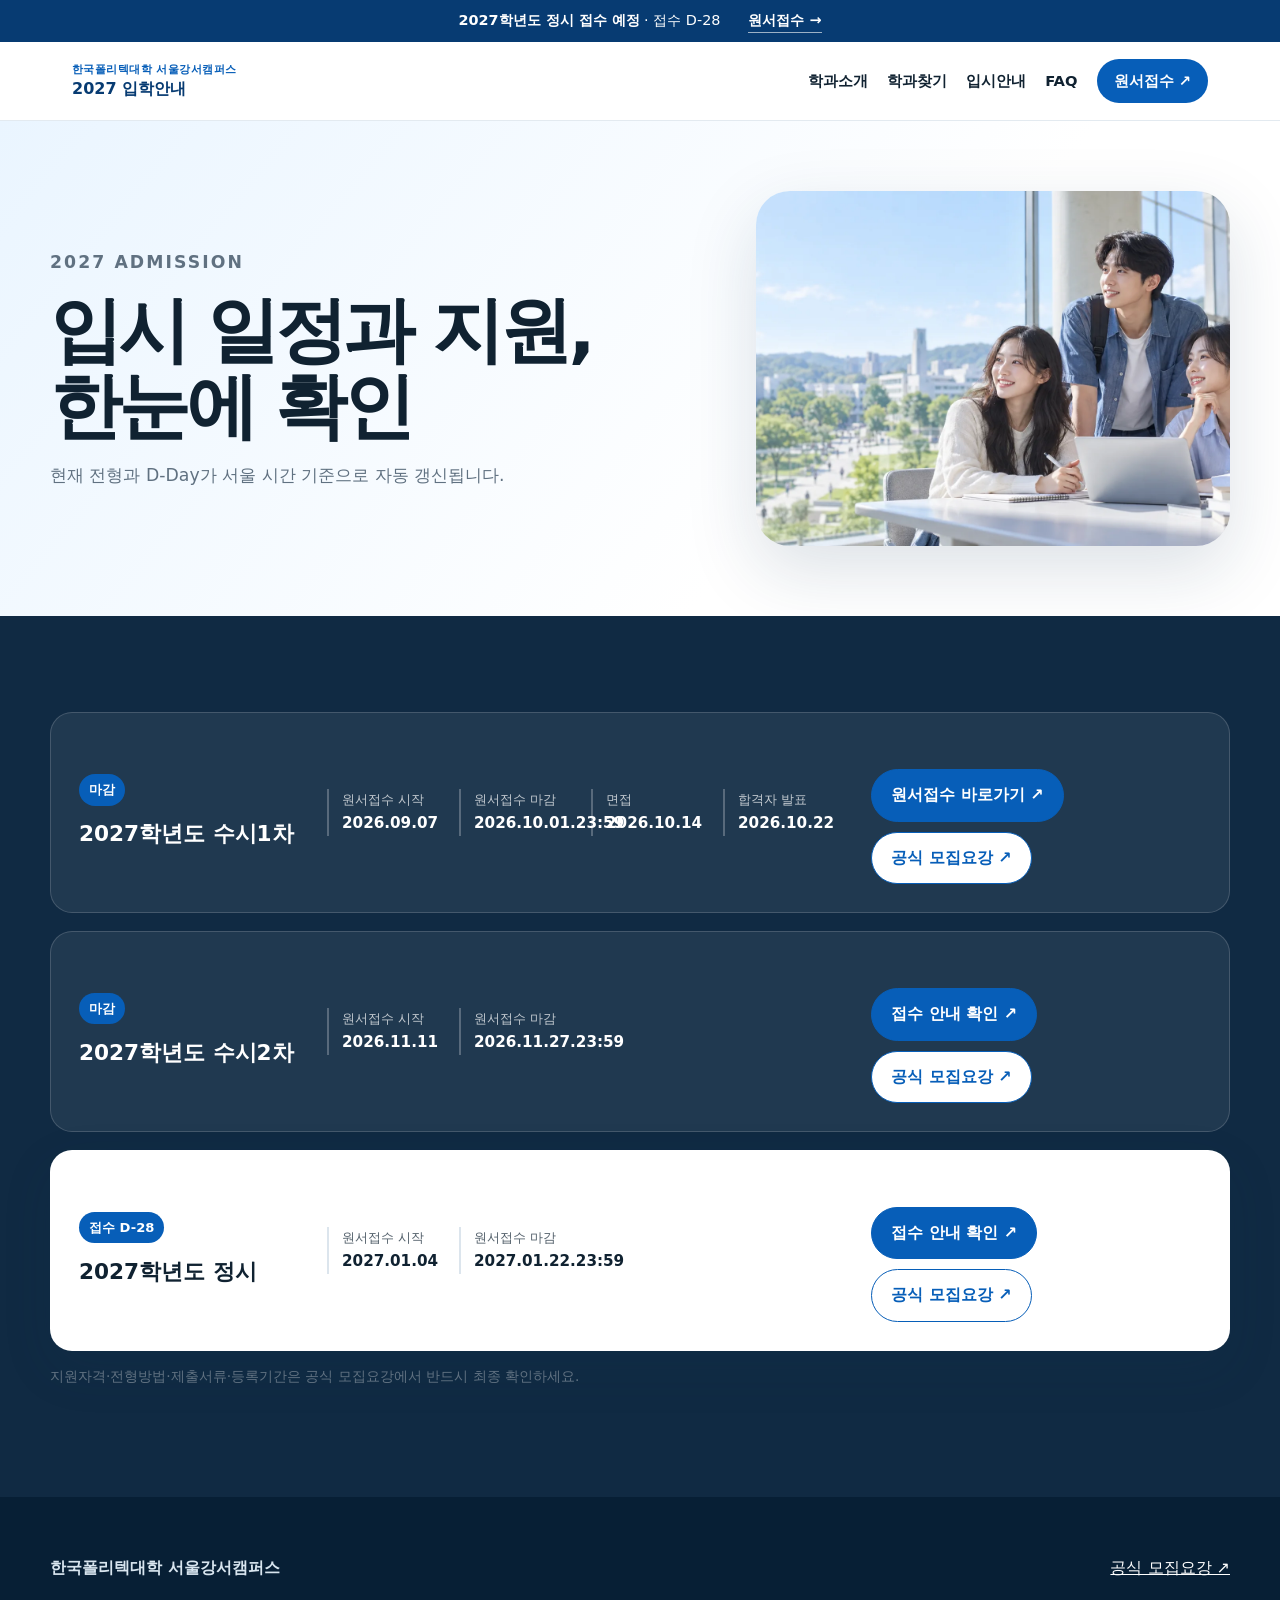
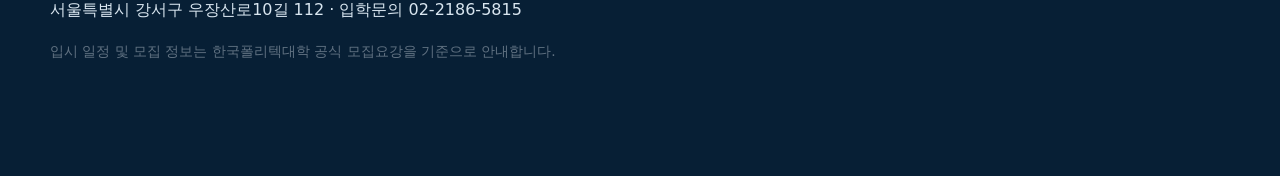
==== admission/index.html @ eb1f8134 "Redesign admissions hub and simplify department navigation" ====
<!doctype html><html lang="ko" data-root="../"><head><meta charset="utf-8"><meta name="viewport" content="width=device-width,initial-scale=1"><title>2027학년도 입시안내 | 서울강서캠퍼스</title><meta name="description" content="2027학년도 수시와 정시 일정, 현재 전형 상태, 원서접수와 공식 모집요강을 확인하세요."><link rel="canonical" href="https://ipsi.k-bigdata.kr/admission/"><link rel="stylesheet" href="../assets/css/reset.css"><link rel="stylesheet" href="../assets/css/common.css"><link rel="stylesheet" href="../assets/css/hub.css"><script defer src="../assets/js/common.js"></script></head><body><a class="skip" href="#main">본문 바로가기</a><div class="admission-alert"><div class="container"><span><strong data-round>2027학년도 입시 일정</strong> · <span data-dday>일정 확인</span></span><a data-apply target="_blank" rel="noopener noreferrer">원서접수 →</a></div></div><header class="header"><nav class="nav" aria-label="주요 메뉴"><a class="brand" href="../"><small>한국폴리텍대학 서울강서캠퍼스</small>2027 입학안내</a><button class="menu" aria-label="메뉴 열기" aria-expanded="false">☰</button><div class="links"><a href="../departments/">학과소개</a><a href="../find/">학과찾기</a><a href="../admission/">입시안내</a><a href="../faq/">FAQ</a><a class="nav-cta" data-apply target="_blank" rel="noopener noreferrer">원서접수 ↗</a></div></nav></header><main id="main"><header class="page-hero"><div class="container page-hero-inner"><div><p class="eyebrow">2027 admission</p><h1>입시 일정과 지원,<br>한눈에 확인</h1><p>현재 전형과 D-Day가 서울 시간 기준으로 자동 갱신됩니다.</p></div><div class="page-hero-visual"><img src="../assets/images/banner-apply-cta.webp" width="1600" height="900" alt="새로운 시작을 준비하는 학생들을 표현한 AI 생성 홍보 이미지"></div></div></header><section class="section schedule-band"><div class="container"><div class="schedule-stack" data-admission-schedule></div><p class="source">지원자격·전형방법·제출서류·등록기간은 공식 모집요강에서 반드시 최종 확인하세요.</p></div></section></main><footer class="footer"><div class="container footer-grid"><div><strong>한국폴리텍대학 서울강서캠퍼스</strong><p>서울특별시 강서구 우장산로10길 112 · 입학문의 02-2186-5815</p><p class="source">입시 일정 및 모집 정보는 한국폴리텍대학 공식 모집요강을 기준으로 안내합니다.</p></div><a data-guide target="_blank" rel="noopener noreferrer">공식 모집요강 ↗</a></div></footer><nav class="mobile-nav" aria-label="모바일 바로가기"><a href="../departments/">학과</a><a href="../find/">학과찾기</a><a href="../admission/">입시안내</a><a data-apply target="_blank" rel="noopener noreferrer">원서접수</a></nav></body></html>
---- assets/css/common.css ----
:root{--color-primary:#075eb8;--color-primary-dark:#073b72;--color-accent:#13a4d9;--color-text:#102231;--color-muted:#607181;--color-bg:#f4f7fa;--color-surface:#fff;--color-line:#dce5ed;--radius-sm:12px;--radius-md:22px;--radius-lg:34px;--shadow-sm:0 10px 30px rgba(18,54,86,.08);--shadow-md:0 24px 70px rgba(18,54,86,.15);--container:1180px}*{box-sizing:border-box}html{scroll-behavior:smooth}body{margin:0;color:var(--color-text);background:#fff;font-family:Pretendard,'Noto Sans KR',system-ui,sans-serif;line-height:1.65}img{display:block;max-width:100%;height:auto}a{color:inherit}button,input,select{font:inherit}button,a.btn{min-height:48px}.skip{position:absolute;left:-9999px}.skip:focus{left:12px;top:12px;z-index:100;background:#fff;padding:12px}.container{width:min(var(--container),calc(100% - 44px));margin:auto}.notice{background:linear-gradient(90deg,var(--color-primary-dark),var(--color-primary));color:#fff;padding:9px 20px;text-align:center;font-size:.88rem}.header{position:sticky;top:0;z-index:40;background:rgba(255,255,255,.93);border-bottom:1px solid rgba(220,229,237,.8);backdrop-filter:blur(18px)}.nav{max-width:var(--container);margin:auto;min-height:78px;padding:0 22px;display:flex;align-items:center;gap:25px}.brand{text-decoration:none;font-weight:900;color:var(--color-primary-dark);line-height:1.08}.brand small{display:block;color:var(--color-primary);font-size:.69rem;letter-spacing:.04em;margin-bottom:4px}.links{display:flex;align-items:center;gap:19px;margin-left:auto}.links a{text-decoration:none;font-size:.92rem;font-weight:700}.links a:hover{color:var(--color-primary)}.nav-cta{padding:10px 17px;border-radius:999px;background:var(--color-primary);color:#fff!important}.menu{display:none;margin-left:auto;background:none;border:0;font-size:1.55rem}.hero{padding:54px 0 80px;background:radial-gradient(circle at 20% 10%,#e8f5ff,transparent 38%),linear-gradient(180deg,#f8fbff,#fff)}.hero-grid{display:grid;grid-template-columns:.88fr 1.12fr;gap:58px;align-items:center}.hero-copy{position:relative;z-index:2}.eyebrow{color:var(--color-primary);font-weight:850;font-size:.84rem;letter-spacing:.12em;text-transform:uppercase}.hero h1,.page-hero h1{font-size:clamp(2.65rem,5.6vw,5rem);line-height:1.05;letter-spacing:-.055em;margin:.24em 0}.lead{font-size:1.14rem;color:var(--color-muted);max-width:640px}.actions{display:flex;flex-wrap:wrap;gap:10px;margin-top:28px}.btn{display:inline-flex;align-items:center;justify-content:center;padding:12px 19px;border-radius:999px;text-decoration:none;border:1px solid var(--color-primary);font-weight:800;background:var(--color-primary);color:#fff;cursor:pointer;transition:.2s ease}.btn:hover{transform:translateY(-2px);box-shadow:0 10px 24px rgba(7,94,184,.22)}.btn.secondary{background:#fff;color:var(--color-primary)}.hero-visual{position:relative}.hero-visual>img{width:100%;aspect-ratio:16/10;object-fit:cover;border-radius:var(--radius-lg);box-shadow:var(--shadow-md)}.status-float,.status-card{position:absolute;left:-34px;bottom:28px;width:min(270px,75%);background:rgba(255,255,255,.95);padding:20px;border-radius:20px;box-shadow:var(--shadow-md);border:1px solid rgba(255,255,255,.7);backdrop-filter:blur(14px)}.status-float strong,.status-card strong{font-size:1.1rem;display:block}.dday{font-size:2rem;color:var(--color-primary);font-weight:950;line-height:1.15}.section{padding:96px 0}.section.alt{background:var(--color-bg)}.section-head{display:flex;justify-content:space-between;align-items:end;gap:24px;margin-bottom:34px}.section h2,.split h2{font-size:clamp(2rem,4vw,3.35rem);line-height:1.12;letter-spacing:-.04em;margin:.15em 0}.section-intro{color:var(--color-muted);max-width:640px;margin:0}.grid{display:grid;grid-template-columns:repeat(3,1fr);gap:22px}.dept-card,.card{background:#fff;border:1px solid var(--color-line);border-radius:var(--radius-md);overflow:hidden;box-shadow:var(--shadow-sm);transition:.25s ease}.dept-card:hover{transform:translateY(-7px);box-shadow:var(--shadow-md)}.dept-card-media{overflow:hidden}.dept-card img{width:100%;aspect-ratio:4/3;object-fit:cover;transition:.35s ease}.dept-card:hover img{transform:scale(1.035)}.dept-card-body,.card{padding:24px}.dept-card h3,.card h3{font-size:1.35rem;line-height:1.2;margin:8px 0}.tag{display:inline-flex;padding:5px 10px;border-radius:999px;background:#e8f4ff;color:var(--color-primary);font-size:.78rem;font-weight:800}.chips{display:flex;flex-wrap:wrap;gap:7px}.chip{background:#edf2f6;padding:5px 9px;border-radius:8px;font-size:.8rem}.text-link{font-weight:800;color:var(--color-primary);text-decoration:none}.split{display:grid;grid-template-columns:1fr 1fr;gap:64px;align-items:center}.split.reverse .split-media{order:2}.split-media img{width:100%;aspect-ratio:4/3;object-fit:cover;border-radius:var(--radius-lg);box-shadow:var(--shadow-md)}.feature-row{display:grid;grid-template-columns:repeat(4,1fr);gap:14px}.feature{padding:26px 22px;border-top:3px solid var(--color-primary);background:#fff}.feature b{display:block;font-size:2rem;color:var(--color-primary);line-height:1}.feature span{font-weight:800}.timeline,.steps{display:grid;grid-template-columns:repeat(5,1fr);position:relative;gap:10px}.timeline:before{content:'';position:absolute;top:24px;left:10%;right:10%;height:2px;background:#cddbe6}.timeline-step{position:relative;padding-top:58px}.timeline-step:before{content:attr(data-step);position:absolute;top:0;left:0;width:48px;height:48px;display:grid;place-items:center;border-radius:50%;background:#fff;border:2px solid var(--color-primary);color:var(--color-primary);font-weight:900;z-index:1}.timeline-step.active:before{background:var(--color-primary);color:#fff;box-shadow:0 0 0 8px #dfeeff}.timeline-step strong{display:block}.faq-preview{max-width:850px;margin:auto}.accordion{border-bottom:1px solid var(--color-line)}.accordion button{width:100%;padding:21px 4px;background:none;border:0;display:flex;justify-content:space-between;gap:20px;text-align:left;font-weight:800}.answer{padding:0 4px 22px;color:var(--color-muted)}.final-cta{position:relative;overflow:hidden;border-radius:var(--radius-lg);min-height:470px;display:grid;align-items:center;padding:64px;color:#fff}.final-cta>img{position:absolute;inset:0;width:100%;height:100%;object-fit:cover}.final-cta:after{content:'';position:absolute;inset:0;background:linear-gradient(90deg,rgba(3,35,67,.9),rgba(3,35,67,.56) 48%,rgba(3,35,67,.04) 82%)}.final-cta-copy{position:relative;z-index:1;max-width:580px}.final-cta h2{font-size:clamp(2.2rem,4.4vw,4rem);margin:.15em 0;line-height:1.08}.page-hero{padding:70px 0;background:linear-gradient(130deg,#eaf5ff,#fff 65%);overflow:hidden}.page-hero-inner{display:grid;grid-template-columns:1fr .72fr;gap:48px;align-items:center}.page-hero-visual img{width:100%;aspect-ratio:4/3;object-fit:cover;border-radius:var(--radius-lg);box-shadow:var(--shadow-md)}.page-hero p{color:var(--color-muted);font-size:1.08rem}.dept-hero{padding:48px 0 78px}.dept-hero-grid{display:grid;grid-template-columns:.8fr 1.2fr;gap:56px;align-items:center}.dept-hero img{width:100%;aspect-ratio:4/3;object-fit:cover;border-radius:var(--radius-lg);box-shadow:var(--shadow-md)}.dept-hero h1{font-size:clamp(2.5rem,5vw,4.8rem);line-height:1.05;letter-spacing:-.055em;margin:.2em 0}.content-grid{display:grid;grid-template-columns:repeat(3,1fr);gap:18px}.content-card{padding:28px;border:1px solid var(--color-line);border-radius:var(--radius-md);background:#fff}.content-card .num{font-size:.78rem;color:var(--color-primary);font-weight:900;letter-spacing:.1em}.dark-band{background:var(--color-primary-dark);color:#fff}.dark-band .section-intro{color:#c9d9e8}.facility{display:grid;grid-template-columns:1fr 1fr;gap:24px}.facility>div{background:#eaf4fc;border-radius:var(--radius-md);padding:34px}.compare-picker{display:grid;grid-template-columns:repeat(3,1fr);gap:12px}.compare-picker label{border:1px solid var(--color-line);border-radius:16px;padding:18px;background:#fff}.compare-wrap{overflow-x:auto}.compare-table{width:100%;border-collapse:separate;border-spacing:0;margin-top:24px;border:1px solid var(--color-line);border-radius:18px;overflow:hidden}.compare-table th,.compare-table td{border-bottom:1px solid var(--color-line);padding:15px;vertical-align:top}.compare-table th{background:#eaf4fc}.question{max-width:760px}.progress{height:9px;background:#e5ebf0;border-radius:99px;overflow:hidden}.progress span{display:block;height:100%;background:linear-gradient(90deg,var(--color-primary),var(--color-accent))}.option{display:block;width:100%;text-align:left;background:#fff;border:1px solid var(--color-line);border-radius:16px;padding:16px;margin:9px 0;cursor:pointer}.option:hover,.option:focus-visible{border-color:var(--color-primary);background:#eef7ff}.filters{display:flex;gap:8px;flex-wrap:wrap;margin:20px 0}.filter{border:1px solid var(--color-line);background:#fff;border-radius:999px;padding:10px 16px;cursor:pointer}.filter[aria-pressed=true]{background:var(--color-primary);color:#fff}.search{width:100%;max-width:650px;padding:15px 17px;border:1px solid var(--color-line);border-radius:15px}.empty{padding:34px;border:1px dashed #aab8c4;border-radius:18px;color:var(--color-muted);text-align:center;background:#fff}.round-list{display:grid;gap:14px}.round{display:grid;grid-template-columns:130px 1fr auto;gap:20px;align-items:center;padding:24px;border:1px solid var(--color-line);border-radius:18px;background:#fff}.source{font-size:.86rem;color:var(--color-muted)}.footer{background:#071f35;color:#d8e5ef;padding:58px 0 100px}.footer-grid{display:grid;grid-template-columns:1fr auto;gap:30px}.footer a{color:#fff}.mobile-nav{display:none}:focus-visible{outline:3px solid #ffbd3e;outline-offset:3px}
@media(max-width:920px){.links{display:none;position:absolute;top:78px;left:0;right:0;background:#fff;padding:20px 22px;flex-direction:column;align-items:stretch;border-bottom:1px solid var(--color-line);box-shadow:var(--shadow-sm)}.links.open{display:flex}.menu{display:block}.hero-grid,.page-hero-inner,.dept-hero-grid,.split{grid-template-columns:1fr}.hero-copy{order:1}.hero-visual{order:0}.status-float,.status-card{left:18px;bottom:18px}.grid,.content-grid{grid-template-columns:repeat(2,1fr)}.feature-row{grid-template-columns:repeat(2,1fr)}.timeline{grid-template-columns:1fr}.timeline:before{top:0;bottom:0;left:23px;right:auto;width:2px;height:auto}.timeline-step{padding:8px 0 22px 72px}.timeline-step:before{left:0}.split.reverse .split-media{order:0}.facility{grid-template-columns:1fr}.compare-picker{grid-template-columns:1fr}.footer-grid{grid-template-columns:1fr}.mobile-nav{display:grid;grid-template-columns:repeat(4,1fr);position:fixed;bottom:0;left:0;right:0;z-index:50;background:rgba(255,255,255,.96);border-top:1px solid var(--color-line);padding:7px;backdrop-filter:blur(14px)}.mobile-nav a{text-align:center;text-decoration:none;font-size:.75rem;font-weight:800;padding:8px 2px}.footer{padding-bottom:120px}}
@media(max-width:620px){.container{width:min(100% - 28px,var(--container))}.hero{padding:28px 0 62px}.hero h1,.page-hero h1{font-size:2.65rem}.page-hero{padding:40px 0}.dept-hero{padding:30px 0 56px}.dept-hero h1{font-size:2.5rem}.section{padding:68px 0}.section-head{display:block}.grid,.content-grid{grid-template-columns:1fr}.feature-row{grid-template-columns:1fr 1fr}.split{gap:30px}.final-cta{min-height:520px;padding:34px 24px;align-items:end}.final-cta:after{background:linear-gradient(0deg,rgba(3,35,67,.94),rgba(3,35,67,.12) 85%)}.actions .btn{width:100%}.round{grid-template-columns:1fr;gap:8px}.status-float,.status-card{position:relative;left:auto;bottom:auto;width:calc(100% - 24px);margin:-42px auto 0}.hero-visual>img{aspect-ratio:4/3}.feature{padding:20px 16px}}
@media(prefers-reduced-motion:reduce){*{scroll-behavior:auto!important;transition:none!important}}
---- assets/css/hub.css ----
:root{--primary:#075eb8;--primary-dark:#073b72;--navy:#102a43;--text:#102231;--muted:#607181;--bg:#f4f7fa;--surface:#fff;--border:#dce5ed;--radius:22px;--shadow:0 18px 50px rgba(18,54,86,.12);--container:1180px}
.admission-alert{background:var(--primary-dark);color:#fff;font-size:.9rem}
.admission-alert .container{min-height:42px;display:flex;align-items:center;justify-content:center;gap:28px}
.admission-alert a{font-weight:900;text-decoration:none;border-bottom:1px solid rgba(255,255,255,.6)}
.dept-card{display:block;color:inherit;text-decoration:none}
.dept-card-body{display:flex;flex-direction:column;align-items:flex-start;gap:10px}
.dept-card-body strong{font-size:1.35rem;line-height:1.25}
.dept-copy{color:var(--muted)}
.dept-card .text-link{margin-top:4px}
.feature-row.three{grid-template-columns:repeat(3,1fr)}
.feature h3{margin:.6rem 0 .25rem}
.schedule-band{background:var(--navy);color:#fff}
.schedule-band .section-intro{color:#cfdae5}
.schedule-stack{display:grid;gap:18px}
.admission-round{display:grid;grid-template-columns:220px 1fr auto;gap:28px;align-items:center;padding:28px;border:1px solid rgba(255,255,255,.16);border-radius:var(--radius);background:rgba(255,255,255,.07)}
.admission-round.is-active{background:#fff;color:var(--text);box-shadow:var(--shadow)}
.round-heading span{display:inline-flex;padding:5px 10px;border-radius:999px;background:var(--primary);color:#fff;font-size:.82rem;font-weight:900}
.round-heading h3{margin:.65rem 0 0;font-size:1.35rem}
.date-list{display:grid;grid-template-columns:repeat(4,minmax(120px,1fr));gap:12px}
.date-list div{padding-left:13px;border-left:2px solid rgba(255,255,255,.25)}
.is-active .date-list div{border-color:var(--border)}
.date-list small,.date-list strong{display:block}
.date-list small{opacity:.72}
.date-list strong{font-size:.95rem}
.compatibility{max-width:760px;margin:auto;text-align:center;padding:90px 0}
@media(max-width:920px){.admission-round{grid-template-columns:1fr}.date-list{grid-template-columns:repeat(2,1fr)}.feature-row.three{grid-template-columns:1fr}.admission-alert .container{justify-content:space-between}}
@media(max-width:620px){.admission-alert{font-size:.78rem}.admission-alert .container{width:calc(100% - 22px);gap:8px}.admission-alert [data-dday]{display:none}.date-list{grid-template-columns:1fr}.dept-card-body strong{font-size:1.25rem}}
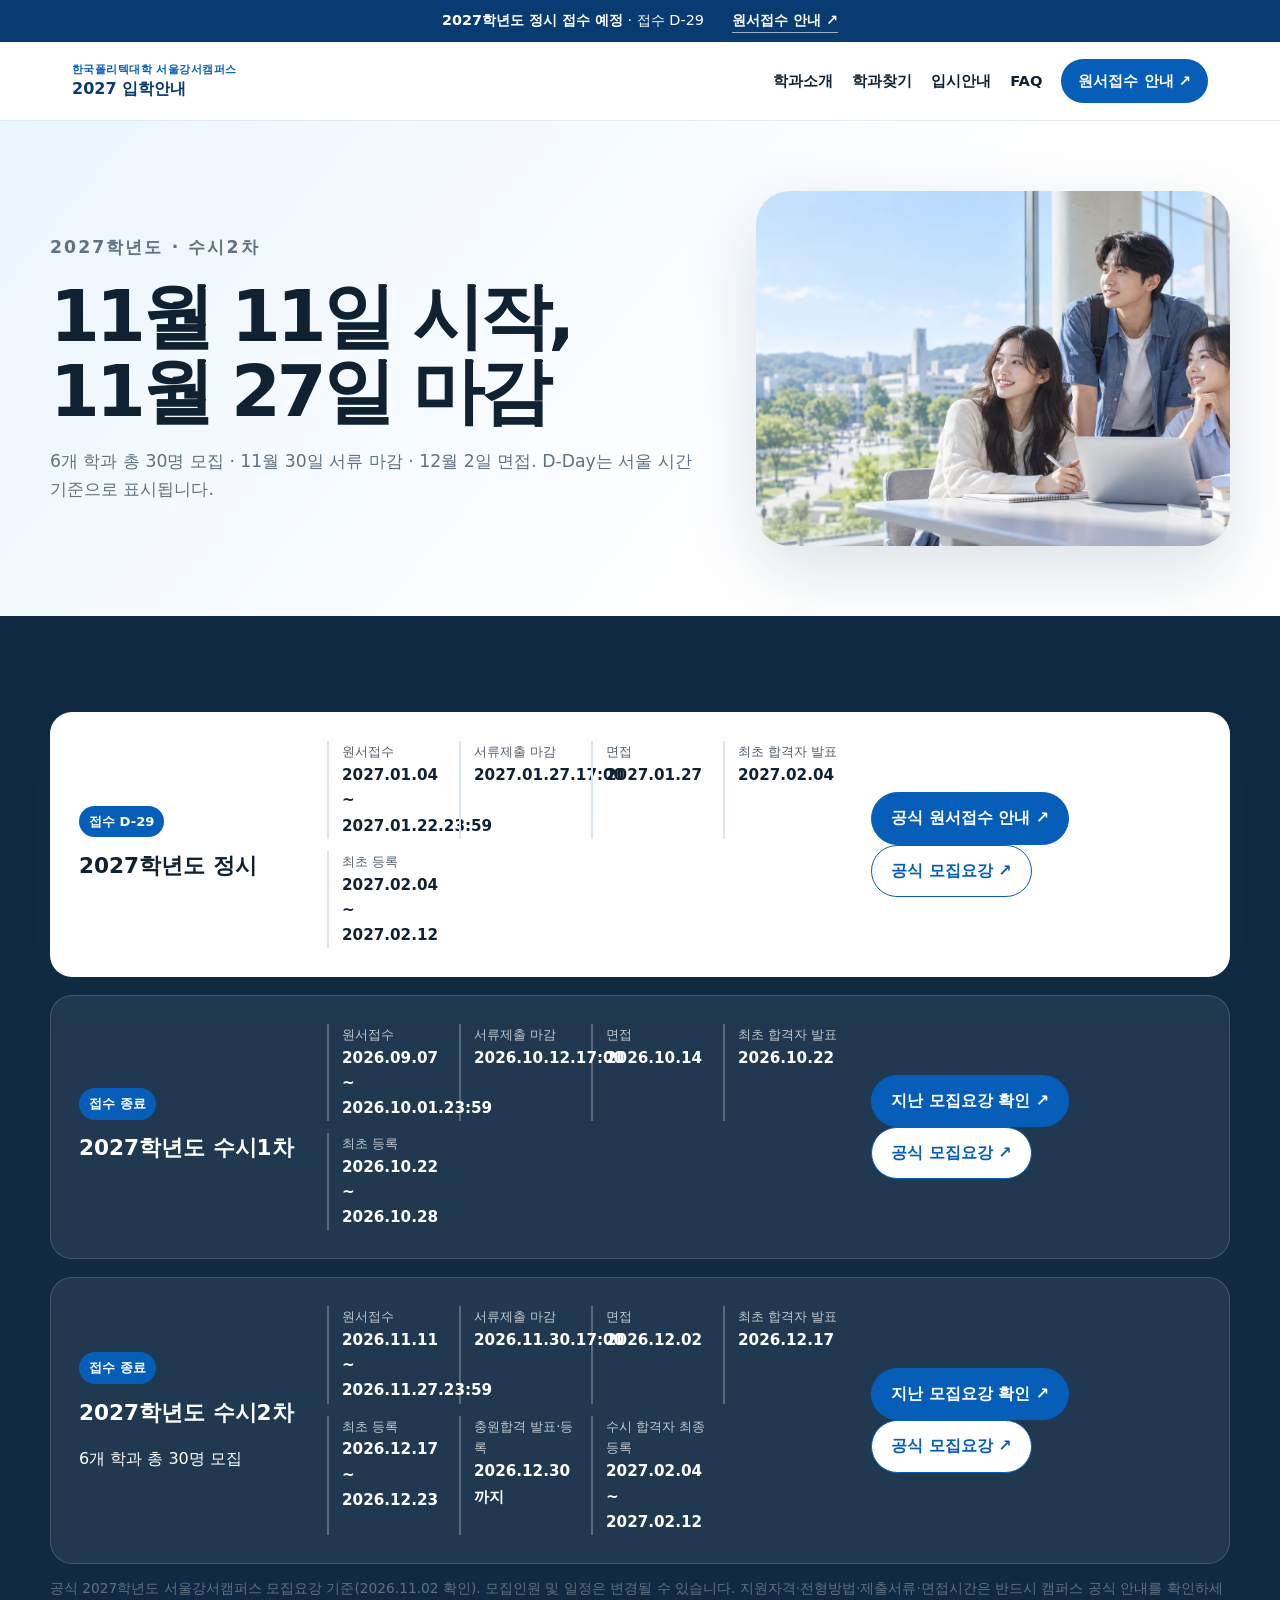
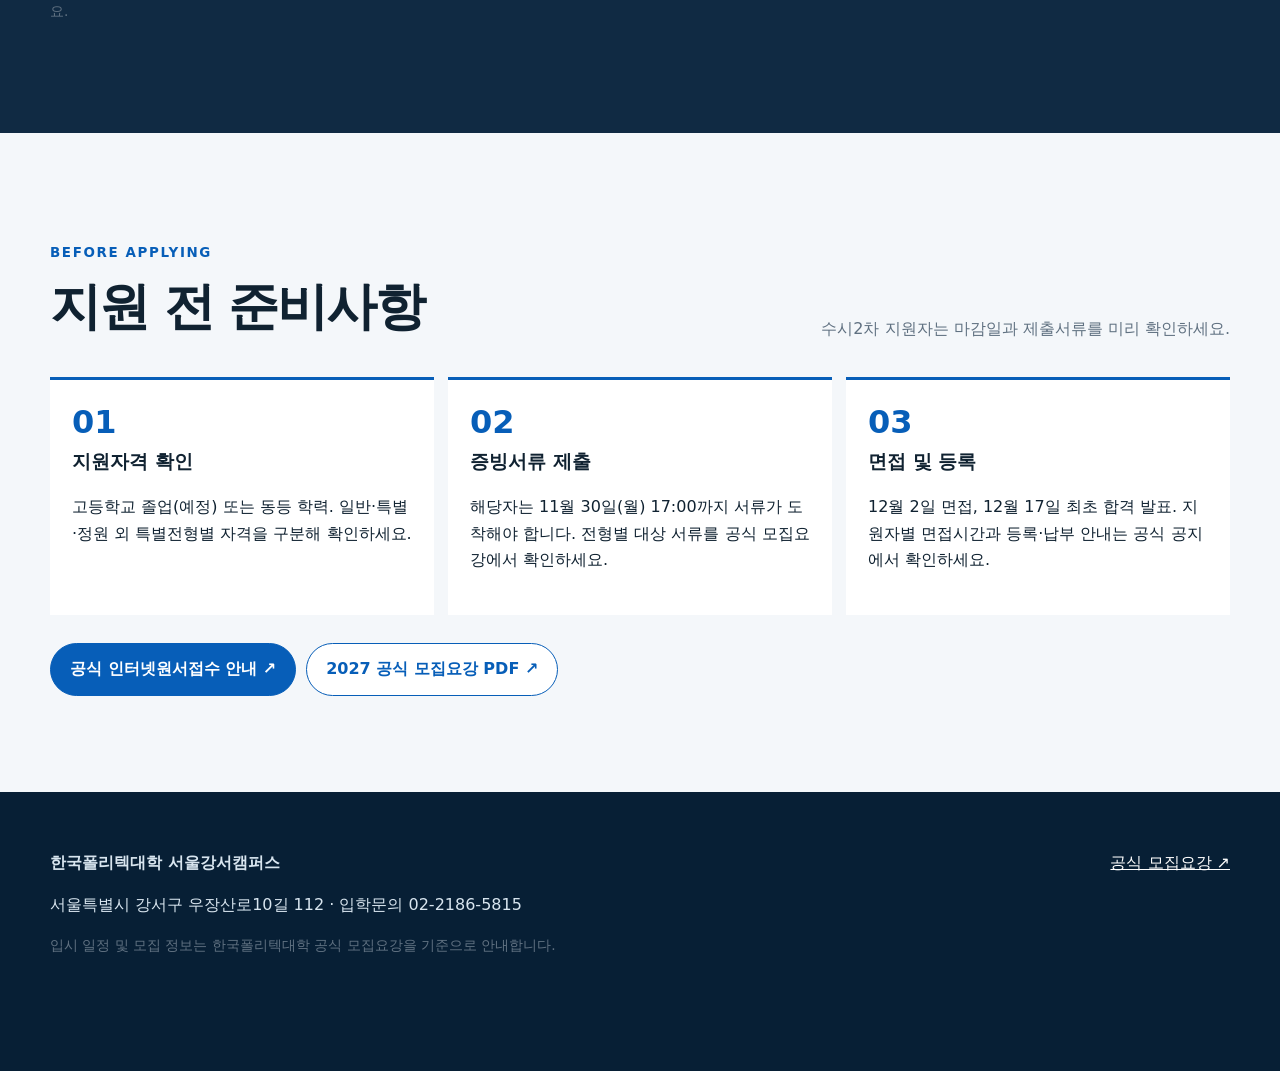
==== commit 0d8885e7: "content: refocus 2027 Susi2 copy, admission guide and deadlines" ====
--- a/admission/index.html
+++ b/admission/index.html
@@ -1 +1 @@
-<!doctype html><html lang="ko" data-root="../"><head><meta charset="utf-8"><meta name="viewport" content="width=device-width,initial-scale=1"><title>2027학년도 입시안내 | 서울강서캠퍼스</title><meta name="description" content="2027학년도 수시와 정시 일정, 현재 전형 상태, 원서접수와 공식 모집요강을 확인하세요."><link rel="canonical" href="https://ipsi.k-bigdata.kr/admission/"><link rel="stylesheet" href="../assets/css/reset.css"><link rel="stylesheet" href="../assets/css/common.css"><link rel="stylesheet" href="../assets/css/hub.css"><script defer src="../assets/js/common.js"></script></head><body><a class="skip" href="#main">본문 바로가기</a><div class="admission-alert"><div class="container"><span><strong data-round>2027학년도 입시 일정</strong> · <span data-dday>일정 확인</span></span><a data-apply target="_blank" rel="noopener noreferrer">원서접수 →</a></div></div><header class="header"><nav class="nav" aria-label="주요 메뉴"><a class="brand" href="../"><small>한국폴리텍대학 서울강서캠퍼스</small>2027 입학안내</a><button class="menu" aria-label="메뉴 열기" aria-expanded="false">☰</button><div class="links"><a href="../departments/">학과소개</a><a href="../find/">학과찾기</a><a href="../admission/">입시안내</a><a href="../faq/">FAQ</a><a class="nav-cta" data-apply target="_blank" rel="noopener noreferrer">원서접수 ↗</a></div></nav></header><main id="main"><header class="page-hero"><div class="container page-hero-inner"><div><p class="eyebrow">2027 admission</p><h1>입시 일정과 지원,<br>한눈에 확인</h1><p>현재 전형과 D-Day가 서울 시간 기준으로 자동 갱신됩니다.</p></div><div class="page-hero-visual"><img src="../assets/images/banner-apply-cta.webp" width="1600" height="900" alt="새로운 시작을 준비하는 학생들을 표현한 AI 생성 홍보 이미지"></div></div></header><section class="section schedule-band"><div class="container"><div class="schedule-stack" data-admission-schedule></div><p class="source">지원자격·전형방법·제출서류·등록기간은 공식 모집요강에서 반드시 최종 확인하세요.</p></div></section></main><footer class="footer"><div class="container footer-grid"><div><strong>한국폴리텍대학 서울강서캠퍼스</strong><p>서울특별시 강서구 우장산로10길 112 · 입학문의 02-2186-5815</p><p class="source">입시 일정 및 모집 정보는 한국폴리텍대학 공식 모집요강을 기준으로 안내합니다.</p></div><a data-guide target="_blank" rel="noopener noreferrer">공식 모집요강 ↗</a></div></footer><nav class="mobile-nav" aria-label="모바일 바로가기"><a href="../departments/">학과</a><a href="../find/">학과찾기</a><a href="../admission/">입시안내</a><a data-apply target="_blank" rel="noopener noreferrer">원서접수</a></nav></body></html>
+<!doctype html><html lang="ko" data-root="../"><head><meta charset="utf-8"><meta name="viewport" content="width=device-width,initial-scale=1"><title>2027학년도 수시2차 모집일정 | 서울강서캠퍼스</title><meta name="description" content="2027학년도 수시2차 원서접수, 서류제출, 면접, 합격발표, 등록 일정과 공식 모집요강."><link rel="canonical" href="https://ipsi.k-bigdata.kr/admission/"><link rel="stylesheet" href="../assets/css/reset.css"><link rel="stylesheet" href="../assets/css/common.css"><link rel="stylesheet" href="../assets/css/hub.css"><script defer src="../assets/js/common.js"></script></head><body><a class="skip" href="#main">본문 바로가기</a><div class="admission-alert"><div class="container"><span><strong data-round>2027학년도 입시 일정</strong> · <span data-dday>일정 확인</span></span><a data-apply target="_blank" rel="noopener noreferrer">원서접수 →</a></div></div><header class="header"><nav class="nav" aria-label="주요 메뉴"><a class="brand" href="../"><small>한국폴리텍대학 서울강서캠퍼스</small>2027 입학안내</a><button class="menu" aria-label="메뉴 열기" aria-expanded="false">☰</button><div class="links"><a href="../departments/">학과소개</a><a href="../find/">학과찾기</a><a href="../admission/">입시안내</a><a href="../faq/">FAQ</a><a class="nav-cta" data-apply target="_blank" rel="noopener noreferrer">원서접수 ↗</a></div></nav></header><main id="main"><header class="page-hero"><div class="container page-hero-inner"><div><p class="eyebrow">2027학년도 · 수시2차</p><h1>11월 11일 시작,<br>11월 27일 마감</h1><p>6개 학과 총 30명 모집 · 11월 30일 서류 마감 · 12월 2일 면접. D-Day는 서울 시간 기준으로 표시됩니다.</p></div><div class="page-hero-visual"><img src="../assets/images/banner-apply-cta.webp" width="1600" height="900" alt="새로운 시작을 준비하는 학생들을 표현한 AI 생성 홍보 이미지"></div></div></header><section class="section schedule-band"><div class="container"><div class="schedule-stack" data-admission-schedule></div><p class="source">공식 2027학년도 서울강서캠퍼스 모집요강 기준(2026.11.02 확인). 모집인원 및 일정은 변경될 수 있습니다. 지원자격·전형방법·제출서류·면접시간은 반드시 캠퍼스 공식 안내를 확인하세요.</p></div></section><section class="section alt"><div class="container"><div class="section-head"><div><p class="eyebrow">Before applying</p><h2>지원 전 준비사항</h2></div><p class="section-intro">수시2차 지원자는 마감일과 제출서류를 미리 확인하세요.</p></div><div class="feature-row three"><article class="feature"><b>01</b><h3>지원자격 확인</h3><p>고등학교 졸업(예정) 또는 동등 학력. 일반·특별·정원 외 특별전형별 자격을 구분해 확인하세요.</p></article><article class="feature"><b>02</b><h3>증빙서류 제출</h3><p>해당자는 11월 30일(월) 17:00까지 서류가 도착해야 합니다. 전형별 대상 서류를 공식 모집요강에서 확인하세요.</p></article><article class="feature"><b>03</b><h3>면접 및 등록</h3><p>12월 2일 면접, 12월 17일 최초 합격 발표. 지원자별 면접시간과 등록·납부 안내는 공식 공지에서 확인하세요.</p></article></div><div class="actions"><a class="btn" href="https://www.kopo.ac.kr/kangseo/content.do?menu=1714" target="_blank" rel="noopener noreferrer">공식 인터넷원서접수 안내 ↗</a><a class="btn secondary" href="https://www.kopo.ac.kr/cmm/fms/Download.do?atchFileId=FILE_000000000452216&amp;fileSn=0" target="_blank" rel="noopener noreferrer">2027 공식 모집요강 PDF ↗</a></div></div></section></main><footer class="footer"><div class="container footer-grid"><div><strong>한국폴리텍대학 서울강서캠퍼스</strong><p>서울특별시 강서구 우장산로10길 112 · 입학문의 02-2186-5815</p><p class="source">입시 일정 및 모집 정보는 한국폴리텍대학 공식 모집요강을 기준으로 안내합니다.</p></div><a data-guide target="_blank" rel="noopener noreferrer">공식 모집요강 ↗</a></div></footer><nav class="mobile-nav" aria-label="모바일 바로가기"><a href="../departments/">학과</a><a href="../find/">학과찾기</a><a href="../admission/">입시안내</a><a data-apply target="_blank" rel="noopener noreferrer">원서접수</a></nav></body></html>
--- a/assets/css/hub.css
+++ b/assets/css/hub.css
@@ -7,6 +7,10 @@
 .dept-card-body strong{font-size:1.35rem;line-height:1.25}
 .dept-copy{color:var(--muted)}
 .dept-card .text-link{margin-top:4px}
+.hero-facts{margin-top:20px}
+.hero-copy .lead strong{color:var(--navy);font-weight:900}
+.hero-copy h1{font-size:clamp(2.65rem,4.1vw,3.35rem)}
+@media(min-width:921px){.hero-title-line{white-space:nowrap}}
 .feature-row.three{grid-template-columns:repeat(3,1fr)}
 .feature h3{margin:.6rem 0 .25rem}
 .schedule-band{background:var(--navy);color:#fff}
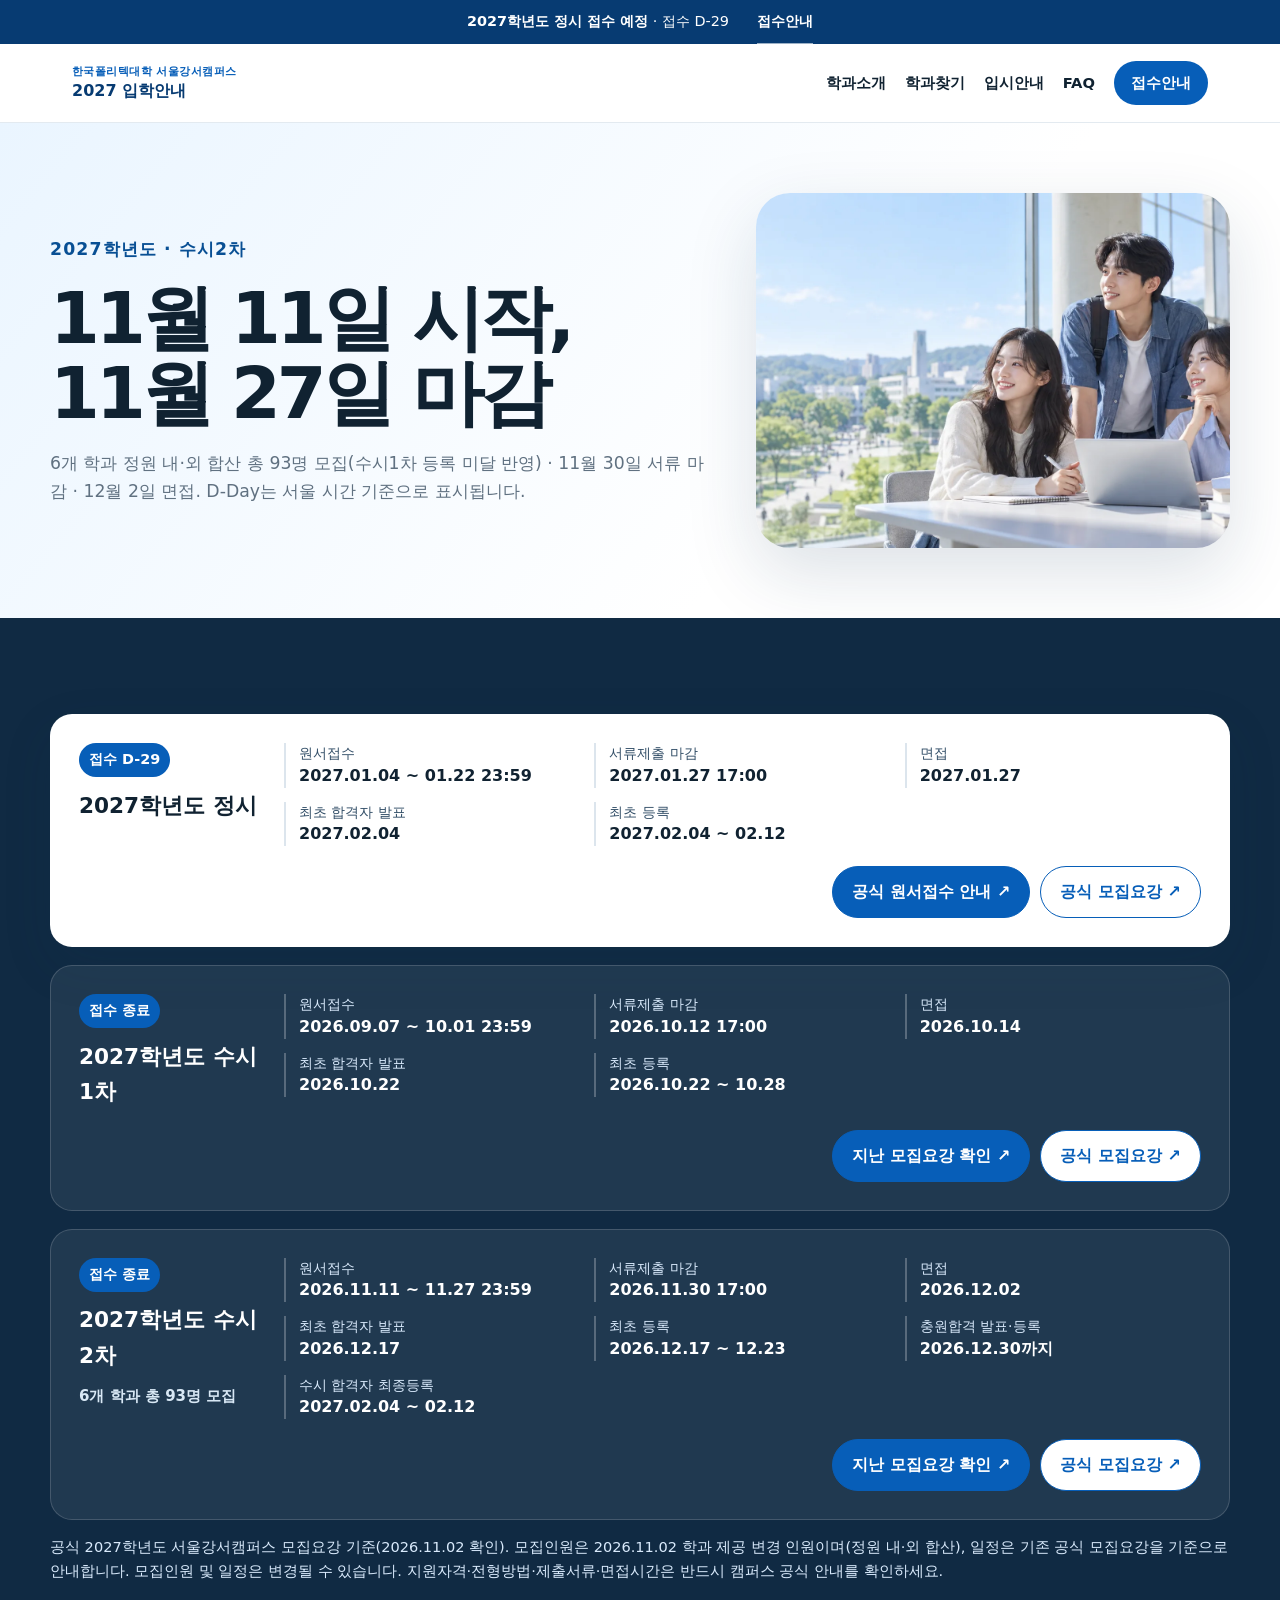
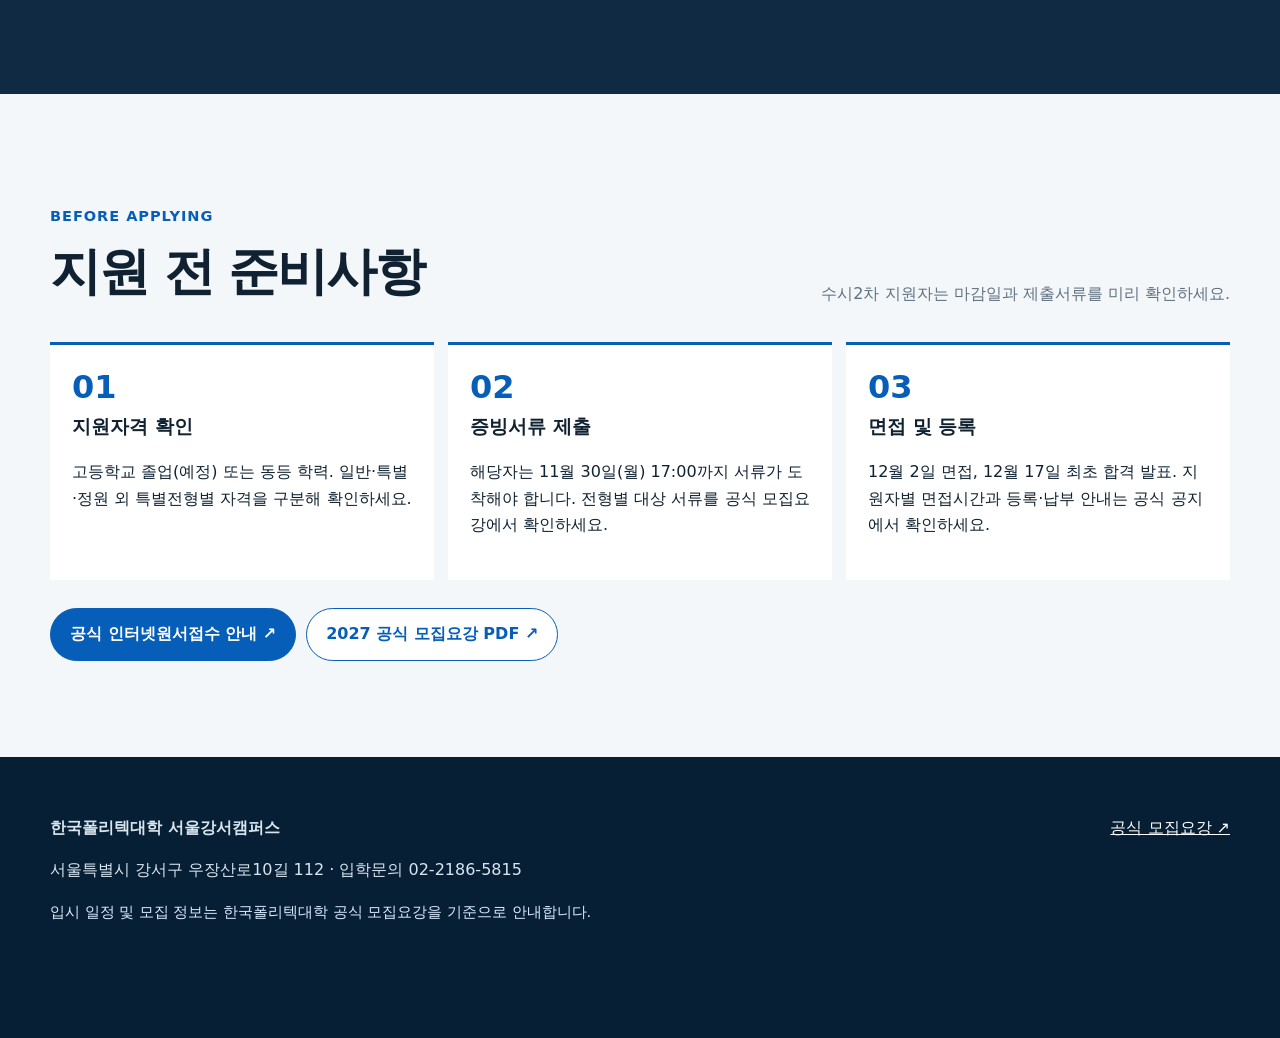
==== commit 6e1fd5cd: "content: reflect 93 revised Susi2 seats across all admission views" ====
--- a/admission/index.html
+++ b/admission/index.html
@@ -1 +1 @@
-<!doctype html><html lang="ko" data-root="../"><head><meta charset="utf-8"><meta name="viewport" content="width=device-width,initial-scale=1"><title>2027학년도 수시2차 모집일정 | 서울강서캠퍼스</title><meta name="description" content="2027학년도 수시2차 원서접수, 서류제출, 면접, 합격발표, 등록 일정과 공식 모집요강."><link rel="canonical" href="https://ipsi.k-bigdata.kr/admission/"><link rel="stylesheet" href="../assets/css/reset.css"><link rel="stylesheet" href="../assets/css/common.css"><link rel="stylesheet" href="../assets/css/hub.css"><script defer src="../assets/js/common.js"></script></head><body><a class="skip" href="#main">본문 바로가기</a><div class="admission-alert"><div class="container"><span><strong data-round>2027학년도 입시 일정</strong> · <span data-dday>일정 확인</span></span><a data-apply target="_blank" rel="noopener noreferrer">원서접수 →</a></div></div><header class="header"><nav class="nav" aria-label="주요 메뉴"><a class="brand" href="../"><small>한국폴리텍대학 서울강서캠퍼스</small>2027 입학안내</a><button class="menu" aria-label="메뉴 열기" aria-expanded="false">☰</button><div class="links"><a href="../departments/">학과소개</a><a href="../find/">학과찾기</a><a href="../admission/">입시안내</a><a href="../faq/">FAQ</a><a class="nav-cta" data-apply target="_blank" rel="noopener noreferrer">원서접수 ↗</a></div></nav></header><main id="main"><header class="page-hero"><div class="container page-hero-inner"><div><p class="eyebrow">2027학년도 · 수시2차</p><h1>11월 11일 시작,<br>11월 27일 마감</h1><p>6개 학과 총 30명 모집 · 11월 30일 서류 마감 · 12월 2일 면접. D-Day는 서울 시간 기준으로 표시됩니다.</p></div><div class="page-hero-visual"><img src="../assets/images/banner-apply-cta.webp" width="1600" height="900" alt="새로운 시작을 준비하는 학생들을 표현한 AI 생성 홍보 이미지"></div></div></header><section class="section schedule-band"><div class="container"><div class="schedule-stack" data-admission-schedule></div><p class="source">공식 2027학년도 서울강서캠퍼스 모집요강 기준(2026.11.02 확인). 모집인원 및 일정은 변경될 수 있습니다. 지원자격·전형방법·제출서류·면접시간은 반드시 캠퍼스 공식 안내를 확인하세요.</p></div></section><section class="section alt"><div class="container"><div class="section-head"><div><p class="eyebrow">Before applying</p><h2>지원 전 준비사항</h2></div><p class="section-intro">수시2차 지원자는 마감일과 제출서류를 미리 확인하세요.</p></div><div class="feature-row three"><article class="feature"><b>01</b><h3>지원자격 확인</h3><p>고등학교 졸업(예정) 또는 동등 학력. 일반·특별·정원 외 특별전형별 자격을 구분해 확인하세요.</p></article><article class="feature"><b>02</b><h3>증빙서류 제출</h3><p>해당자는 11월 30일(월) 17:00까지 서류가 도착해야 합니다. 전형별 대상 서류를 공식 모집요강에서 확인하세요.</p></article><article class="feature"><b>03</b><h3>면접 및 등록</h3><p>12월 2일 면접, 12월 17일 최초 합격 발표. 지원자별 면접시간과 등록·납부 안내는 공식 공지에서 확인하세요.</p></article></div><div class="actions"><a class="btn" href="https://www.kopo.ac.kr/kangseo/content.do?menu=1714" target="_blank" rel="noopener noreferrer">공식 인터넷원서접수 안내 ↗</a><a class="btn secondary" href="https://www.kopo.ac.kr/cmm/fms/Download.do?atchFileId=FILE_000000000452216&amp;fileSn=0" target="_blank" rel="noopener noreferrer">2027 공식 모집요강 PDF ↗</a></div></div></section></main><footer class="footer"><div class="container footer-grid"><div><strong>한국폴리텍대학 서울강서캠퍼스</strong><p>서울특별시 강서구 우장산로10길 112 · 입학문의 02-2186-5815</p><p class="source">입시 일정 및 모집 정보는 한국폴리텍대학 공식 모집요강을 기준으로 안내합니다.</p></div><a data-guide target="_blank" rel="noopener noreferrer">공식 모집요강 ↗</a></div></footer><nav class="mobile-nav" aria-label="모바일 바로가기"><a href="../departments/">학과</a><a href="../find/">학과찾기</a><a href="../admission/">입시안내</a><a data-apply target="_blank" rel="noopener noreferrer">원서접수</a></nav></body></html>
+<!doctype html><html lang="ko" data-root="../"><head><meta charset="utf-8"><meta name="viewport" content="width=device-width,initial-scale=1"><title>2027학년도 수시2차 모집일정 | 서울강서캠퍼스</title><meta name="description" content="2027학년도 수시2차 원서접수, 서류제출, 면접, 합격발표, 등록 일정과 공식 모집요강."><link rel="canonical" href="https://ipsi.k-bigdata.kr/admission/"><link rel="stylesheet" href="../assets/css/reset.css"><link rel="stylesheet" href="../assets/css/common.css"><link rel="stylesheet" href="../assets/css/hub.css"><script defer src="../assets/js/common.js"></script></head><body><a class="skip" href="#main">본문 바로가기</a><div class="admission-alert"><div class="container"><span><strong data-round>2027학년도 입시 일정</strong> · <span data-dday>일정 확인</span></span><a data-apply target="_blank" rel="noopener noreferrer">원서접수 →</a></div></div><header class="header"><nav class="nav" aria-label="주요 메뉴"><a class="brand" href="../"><small>한국폴리텍대학 서울강서캠퍼스</small>2027 입학안내</a><button class="menu" aria-label="메뉴 열기" aria-expanded="false">☰</button><div class="links"><a href="../departments/">학과소개</a><a href="../find/">학과찾기</a><a href="../admission/">입시안내</a><a href="../faq/">FAQ</a><a class="nav-cta" data-apply target="_blank" rel="noopener noreferrer">원서접수 ↗</a></div></nav></header><main id="main"><header class="page-hero"><div class="container page-hero-inner"><div><p class="eyebrow">2027학년도 · 수시2차</p><h1>11월 11일 시작,<br>11월 27일 마감</h1><p>6개 학과 정원 내·외 합산 총 93명 모집(수시1차 등록 미달 반영) · 11월 30일 서류 마감 · 12월 2일 면접. D-Day는 서울 시간 기준으로 표시됩니다.</p></div><div class="page-hero-visual"><img src="../assets/images/banner-apply-cta.webp" width="1600" height="900" alt="새로운 시작을 준비하는 학생들을 표현한 AI 생성 홍보 이미지"></div></div></header><section class="section schedule-band"><div class="container"><div class="schedule-stack" data-admission-schedule></div><p class="source">공식 2027학년도 서울강서캠퍼스 모집요강 기준(2026.11.02 확인). 모집인원은 2026.11.02 학과 제공 변경 인원이며(정원 내·외 합산), 일정은 기존 공식 모집요강을 기준으로 안내합니다. 모집인원 및 일정은 변경될 수 있습니다. 지원자격·전형방법·제출서류·면접시간은 반드시 캠퍼스 공식 안내를 확인하세요.</p></div></section><section class="section alt"><div class="container"><div class="section-head"><div><p class="eyebrow">Before applying</p><h2>지원 전 준비사항</h2></div><p class="section-intro">수시2차 지원자는 마감일과 제출서류를 미리 확인하세요.</p></div><div class="feature-row three"><article class="feature"><b>01</b><h3>지원자격 확인</h3><p>고등학교 졸업(예정) 또는 동등 학력. 일반·특별·정원 외 특별전형별 자격을 구분해 확인하세요.</p></article><article class="feature"><b>02</b><h3>증빙서류 제출</h3><p>해당자는 11월 30일(월) 17:00까지 서류가 도착해야 합니다. 전형별 대상 서류를 공식 모집요강에서 확인하세요.</p></article><article class="feature"><b>03</b><h3>면접 및 등록</h3><p>12월 2일 면접, 12월 17일 최초 합격 발표. 지원자별 면접시간과 등록·납부 안내는 공식 공지에서 확인하세요.</p></article></div><div class="actions"><a class="btn" href="https://www.kopo.ac.kr/kangseo/content.do?menu=1714" target="_blank" rel="noopener noreferrer">공식 인터넷원서접수 안내 ↗</a><a class="btn secondary" href="https://www.kopo.ac.kr/cmm/fms/Download.do?atchFileId=FILE_000000000452216&amp;fileSn=0" target="_blank" rel="noopener noreferrer">2027 공식 모집요강 PDF ↗</a></div></div></section></main><footer class="footer"><div class="container footer-grid"><div><strong>한국폴리텍대학 서울강서캠퍼스</strong><p>서울특별시 강서구 우장산로10길 112 · 입학문의 02-2186-5815</p><p class="source">입시 일정 및 모집 정보는 한국폴리텍대학 공식 모집요강을 기준으로 안내합니다.</p></div><a data-guide target="_blank" rel="noopener noreferrer">공식 모집요강 ↗</a></div></footer><nav class="mobile-nav" aria-label="모바일 바로가기"><a href="../departments/">학과</a><a href="../find/">학과찾기</a><a href="../admission/">입시안내</a><a data-apply target="_blank" rel="noopener noreferrer">원서접수</a></nav></body></html>
--- a/assets/css/hub.css
+++ b/assets/css/hub.css
@@ -29,3 +29,154 @@
 .compatibility{max-width:760px;margin:auto;text-align:center;padding:90px 0}
 @media(max-width:920px){.admission-round{grid-template-columns:1fr}.date-list{grid-template-columns:repeat(2,1fr)}.feature-row.three{grid-template-columns:1fr}.admission-alert .container{justify-content:space-between}}
 @media(max-width:620px){.admission-alert{font-size:.78rem}.admission-alert .container{width:calc(100% - 22px);gap:8px}.admission-alert [data-dday]{display:none}.date-list{grid-template-columns:1fr}.dept-card-body strong{font-size:1.25rem}}
+
+
+/* 2027 수시2차: 핵심 일정과 학과별 모집인원을 첫 화면에 가독성 높게 표시 */
+.susi2-strip{background:#e8f3ff;border-block:1px solid #cadff2;padding:18px 0}
+.susi2-strip-grid{display:grid;grid-template-columns:repeat(4,minmax(0,1fr));gap:12px}
+.susi2-strip-grid>div{min-width:0;padding:14px 16px;border-radius:14px;background:#fff;border:1px solid #d7e7f5}
+.susi2-strip-grid small,.susi2-strip-grid strong,.susi2-strip-grid span{display:block}
+.susi2-strip-grid small{font-size:.8rem;color:#3b5772;font-weight:800}
+.susi2-strip-grid strong{font-size:clamp(.92rem,1.5vw,1.12rem);line-height:1.35;color:#123e6b;margin:4px 0;overflow-wrap:anywhere}
+.susi2-strip-grid span{font-size:.78rem;color:#546a7d}
+.quota{display:inline-flex;background:#e6f3ff;color:#064a91;border:1px solid #c2ddf5;border-radius:8px;padding:6px 10px;font-size:.84rem;font-weight:900}
+.round-capacity{font-weight:800;font-size:.9rem;margin:.7rem 0 0}
+.admission-round{grid-template-columns:185px minmax(0,1fr);align-items:start;gap:20px}
+.admission-round .date-list{grid-template-columns:repeat(3,minmax(0,1fr));gap:14px}
+.admission-round .date-list div{min-width:0}
+.admission-round .date-list strong{overflow-wrap:anywhere;line-height:1.4}
+.round-actions{grid-column:1/-1;display:flex;flex-wrap:wrap;gap:10px;justify-content:flex-end}
+.round-actions .btn{min-height:46px}
+.admission-round:not(.is-active) .date-list strong{color:#fff}
+.admission-round:not(.is-active) .round-capacity{color:#d8e8f5}
+.menu{min-height:44px;min-width:44px;cursor:pointer}
+@media(max-width:920px){
+  .susi2-strip-grid{grid-template-columns:repeat(2,minmax(0,1fr))}
+  .admission-round{grid-template-columns:1fr}
+  .admission-round .date-list{grid-template-columns:repeat(2,minmax(0,1fr))}
+}
+@media(max-width:620px){
+  .susi2-strip{padding:10px 0}
+  .susi2-strip-grid{gap:8px}
+  .susi2-strip-grid>div{padding:10px 11px}
+  .susi2-strip-grid strong{font-size:.93rem}
+  .admission-round{padding:20px 16px;gap:15px}
+  .admission-round .date-list{grid-template-columns:repeat(2,minmax(0,1fr));gap:13px}
+  .round-actions{display:grid;grid-template-columns:1fr;width:100%}
+  .round-actions .btn{width:100%}
+  .mobile-nav{padding-bottom:max(7px,env(safe-area-inset-bottom))}
+  .mobile-nav a{display:flex;align-items:center;justify-content:center;min-height:44px}
+}
+@media(max-width:355px){.susi2-strip-grid,.admission-round .date-list{grid-template-columns:1fr}}
+
+
+/* 2026-11-02: readability / keyboard / mobile-first pass
+   AA body-text contrast target >= 4.5:1 (WCAG 2.2 SC 1.4.3). */
+.schedule-band .eyebrow,.schedule-band .source,
+.final-cta .eyebrow{color:#d9eafc}
+.footer .source{color:#d9eafc}
+.footer .source a{color:#fff}
+.page-hero .eyebrow{color:#084f94}
+.eyebrow{font-size:.91rem;letter-spacing:.065em}
+.source{font-size:.91rem;line-height:1.65}
+.tag{font-size:.875rem}
+.chip{font-size:.875rem;line-height:1.45}
+.round-heading span{font-size:.9rem}
+.date-list small{font-size:.875rem;line-height:1.45;opacity:1}
+.admission-round.is-active .date-list small{color:#334f68}
+.admission-round:not(.is-active) .date-list small{color:#d9eafc}
+.admission-round .date-list strong{font-size:1rem;line-height:1.5;font-variant-numeric:tabular-nums}
+.admission-round .round-capacity{font-size:.94rem;line-height:1.5}
+.susi2-strip-grid small{font-size:.875rem}
+.susi2-strip-grid span{font-size:.875rem}
+.dept-card .quota{font-size:.9rem}
+.dept-card-body{gap:12px}
+.dept-copy{font-size:1rem;line-height:1.65}
+.accordion button{font-size:1rem;line-height:1.5;cursor:pointer}
+.answer{font-size:1rem;line-height:1.75}
+.option{font-size:1rem;line-height:1.6;min-height:52px}
+.mobile-nav a[aria-current="page"]{background:#eaf4ff;color:#0f497d;border-radius:12px}
+.mobile-nav a:focus-visible{outline-offset:-2px}
+.admission-round .round-actions .btn{text-align:center}
+@media(max-width:920px){
+  /* Keep the goal and CTA visible before the promotional photo on phones/tablets. */
+  .hero-copy{order:0}
+  .hero-visual{order:1}
+  .mobile-nav a{font-size:.875rem;line-height:1.25}
+  .mobile-nav{padding-inline:9px;gap:5px}
+  .admission-round .date-list{gap:18px}
+}
+@media(max-width:620px){
+  .section{padding:56px 0}
+  .hero{padding:30px 0 48px}
+  .hero-grid{gap:22px}
+  .hero-copy h1{font-size:clamp(2.05rem,8.6vw,2.38rem);line-height:1.17;letter-spacing:-.045em;word-break:keep-all}
+  .hero-copy .lead{font-size:1.03rem;line-height:1.78}
+  .hero-facts{margin-top:14px}
+  .hero .actions{margin-top:19px}
+  .hero-visual>img{aspect-ratio:16/9}
+  .status-float{padding:14px 18px}
+  .dday{font-size:1.7rem}
+  .page-hero{padding:34px 0}
+  .page-hero h1{font-size:clamp(2rem,8.3vw,2.3rem);line-height:1.2;letter-spacing:-.045em}
+  .page-hero p{font-size:1rem;line-height:1.7}
+  /* Secondary AI illustration is decorative; prioritize the information on small screens. */
+  .page-hero-visual{display:none}
+  .section h2,.split h2{font-size:clamp(1.8rem,7.1vw,2.25rem);line-height:1.2}
+  .admission-alert{font-size:.875rem}
+  .admission-alert .container{min-height:48px;gap:12px;justify-content:space-between}
+  .admission-alert .container>span{line-height:1.35;min-width:0}
+  .admission-alert a{flex:none;text-align:right;line-height:1.3}
+  .admission-round .date-list{gap:16px 12px}
+  .admission-round .date-list div{padding-left:10px}
+  .admission-round .date-list strong{font-size:.96rem}
+  .susi2-strip-grid>div{padding:12px}
+  .susi2-strip-grid strong{font-size:1rem}
+  .round-heading h3{font-size:1.27rem;line-height:1.35}
+  .mobile-nav a{min-height:48px;padding:9px 1px}
+  .footer{padding-bottom:128px}
+}
+@media(max-width:355px){
+  .admission-alert .container{display:grid;grid-template-columns:1fr;gap:3px;padding-block:8px}
+  .admission-alert a{text-align:left}
+}
+@media(prefers-reduced-motion:reduce){
+  .dept-card:hover,.btn:hover{transform:none}
+}
+
+
+/* 2027 수시2차: 모바일 첫 화면의 지원 행동과 일정 가독성 최종 정리 */
+html{scroll-padding-top:96px}
+#majors{scroll-margin-top:96px}
+.admission-alert a{min-height:44px;display:inline-flex;align-items:center}
+@media(max-width:920px){
+  .mobile-nav{grid-template-columns:repeat(4,minmax(0,1fr))}
+  .mobile-nav a{min-width:0}
+}
+@media(max-width:620px){
+  /* 4개의 상세 일정이 첫 화면 바로 아래 오도록 장식용 메인 사진은 숨깁니다. */
+  .hero-visual{display:none}
+  .hero{padding-bottom:32px}
+  .hero-copy h1{margin-top:10px;margin-bottom:14px}
+  .hero .actions{display:grid;grid-template-columns:1fr;gap:9px}
+  .hero .actions .btn{min-height:50px;line-height:1.4}
+  .hero-facts{gap:6px}
+  .hero-facts .chip{padding:6px 9px}
+  /* D-Day를 작은 화면에서도 생략하지 않고 보여줍니다. */
+  .admission-alert [data-dday]{display:inline}
+  .admission-alert .container{display:grid;grid-template-columns:minmax(0,1fr) auto;column-gap:12px;row-gap:4px;padding-block:5px}
+  .admission-alert .container>span{overflow-wrap:anywhere;font-size:.83rem;line-height:1.4}
+  .admission-alert a{white-space:nowrap;font-size:.875rem;padding-block:5px}
+  /* JS에서 제공하는 짧은 '접수안내' 라벨이 한 칸 안에 유지되도록 합니다. */
+  .mobile-nav{gap:4px}
+  .mobile-nav a{white-space:nowrap;font-size:.82rem;line-height:1.3;padding-inline:0}
+  .susi2-strip-grid{grid-template-columns:repeat(2,minmax(0,1fr))}
+  .susi2-strip-grid small{font-size:.86rem}
+  .susi2-strip-grid strong{font-size:.96rem}
+  .susi2-strip-grid span{font-size:.83rem}
+}
+@media(max-width:355px){
+  .admission-alert .container{grid-template-columns:1fr}
+  .admission-alert a{justify-self:start}
+  .mobile-nav a{font-size:.78rem}
+}
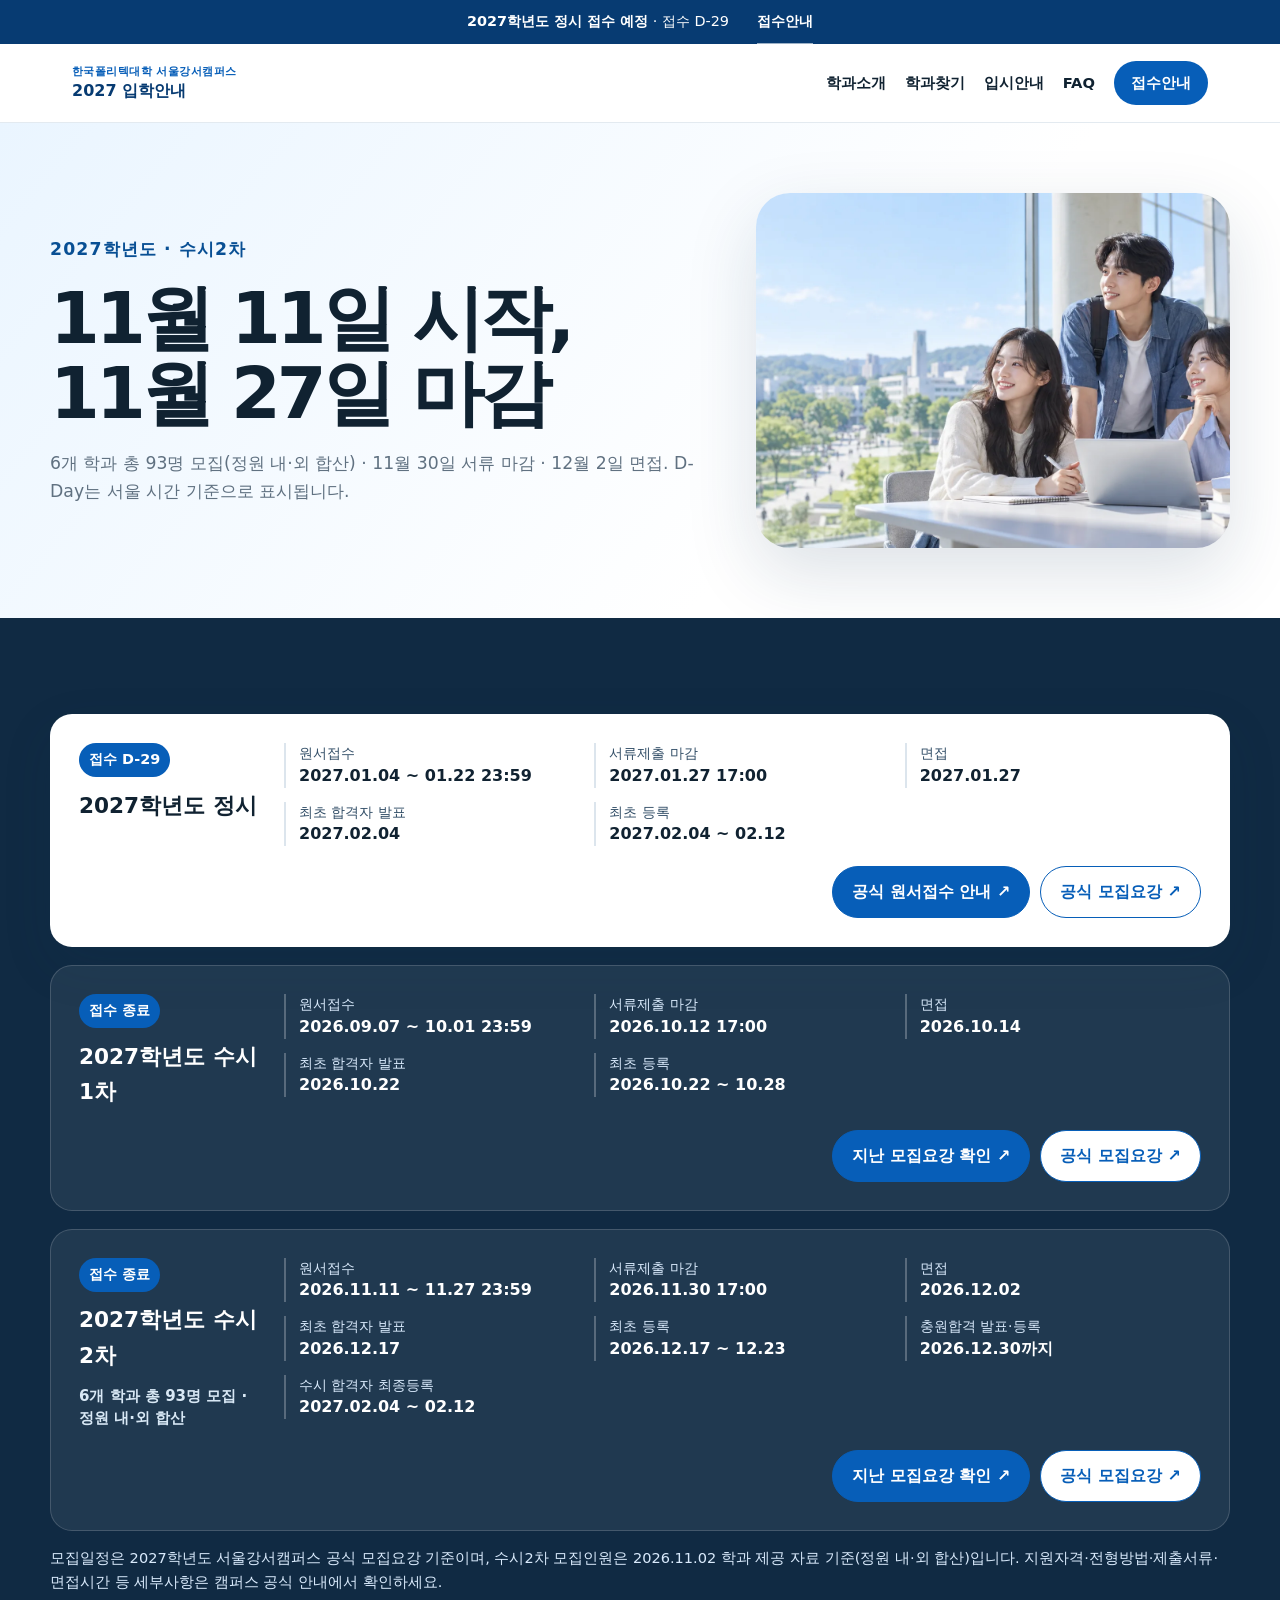
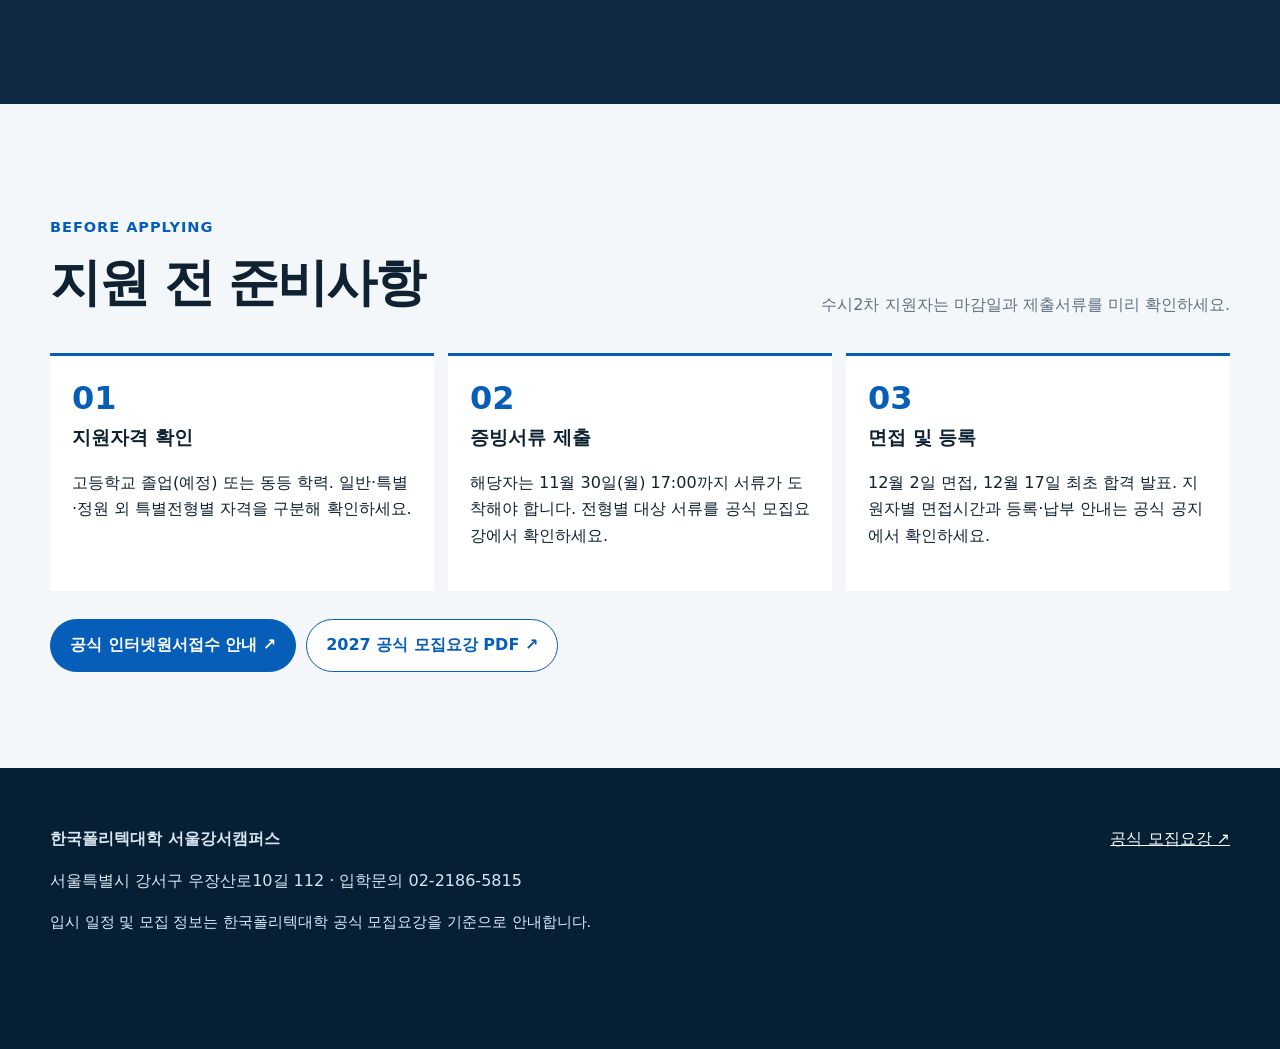
==== commit b2f135a8: "style(admissions): remove negative Susi 2 wording from admission/index.html" ====
--- a/admission/index.html
+++ b/admission/index.html
@@ -1 +1 @@
-<!doctype html><html lang="ko" data-root="../"><head><meta charset="utf-8"><meta name="viewport" content="width=device-width,initial-scale=1"><title>2027학년도 수시2차 모집일정 | 서울강서캠퍼스</title><meta name="description" content="2027학년도 수시2차 원서접수, 서류제출, 면접, 합격발표, 등록 일정과 공식 모집요강."><link rel="canonical" href="https://ipsi.k-bigdata.kr/admission/"><link rel="stylesheet" href="../assets/css/reset.css"><link rel="stylesheet" href="../assets/css/common.css"><link rel="stylesheet" href="../assets/css/hub.css"><script defer src="../assets/js/common.js"></script></head><body><a class="skip" href="#main">본문 바로가기</a><div class="admission-alert"><div class="container"><span><strong data-round>2027학년도 입시 일정</strong> · <span data-dday>일정 확인</span></span><a data-apply target="_blank" rel="noopener noreferrer">원서접수 →</a></div></div><header class="header"><nav class="nav" aria-label="주요 메뉴"><a class="brand" href="../"><small>한국폴리텍대학 서울강서캠퍼스</small>2027 입학안내</a><button class="menu" aria-label="메뉴 열기" aria-expanded="false">☰</button><div class="links"><a href="../departments/">학과소개</a><a href="../find/">학과찾기</a><a href="../admission/">입시안내</a><a href="../faq/">FAQ</a><a class="nav-cta" data-apply target="_blank" rel="noopener noreferrer">원서접수 ↗</a></div></nav></header><main id="main"><header class="page-hero"><div class="container page-hero-inner"><div><p class="eyebrow">2027학년도 · 수시2차</p><h1>11월 11일 시작,<br>11월 27일 마감</h1><p>6개 학과 정원 내·외 합산 총 93명 모집(수시1차 등록 미달 반영) · 11월 30일 서류 마감 · 12월 2일 면접. D-Day는 서울 시간 기준으로 표시됩니다.</p></div><div class="page-hero-visual"><img src="../assets/images/banner-apply-cta.webp" width="1600" height="900" alt="새로운 시작을 준비하는 학생들을 표현한 AI 생성 홍보 이미지"></div></div></header><section class="section schedule-band"><div class="container"><div class="schedule-stack" data-admission-schedule></div><p class="source">공식 2027학년도 서울강서캠퍼스 모집요강 기준(2026.11.02 확인). 모집인원은 2026.11.02 학과 제공 변경 인원이며(정원 내·외 합산), 일정은 기존 공식 모집요강을 기준으로 안내합니다. 모집인원 및 일정은 변경될 수 있습니다. 지원자격·전형방법·제출서류·면접시간은 반드시 캠퍼스 공식 안내를 확인하세요.</p></div></section><section class="section alt"><div class="container"><div class="section-head"><div><p class="eyebrow">Before applying</p><h2>지원 전 준비사항</h2></div><p class="section-intro">수시2차 지원자는 마감일과 제출서류를 미리 확인하세요.</p></div><div class="feature-row three"><article class="feature"><b>01</b><h3>지원자격 확인</h3><p>고등학교 졸업(예정) 또는 동등 학력. 일반·특별·정원 외 특별전형별 자격을 구분해 확인하세요.</p></article><article class="feature"><b>02</b><h3>증빙서류 제출</h3><p>해당자는 11월 30일(월) 17:00까지 서류가 도착해야 합니다. 전형별 대상 서류를 공식 모집요강에서 확인하세요.</p></article><article class="feature"><b>03</b><h3>면접 및 등록</h3><p>12월 2일 면접, 12월 17일 최초 합격 발표. 지원자별 면접시간과 등록·납부 안내는 공식 공지에서 확인하세요.</p></article></div><div class="actions"><a class="btn" href="https://www.kopo.ac.kr/kangseo/content.do?menu=1714" target="_blank" rel="noopener noreferrer">공식 인터넷원서접수 안내 ↗</a><a class="btn secondary" href="https://www.kopo.ac.kr/cmm/fms/Download.do?atchFileId=FILE_000000000452216&amp;fileSn=0" target="_blank" rel="noopener noreferrer">2027 공식 모집요강 PDF ↗</a></div></div></section></main><footer class="footer"><div class="container footer-grid"><div><strong>한국폴리텍대학 서울강서캠퍼스</strong><p>서울특별시 강서구 우장산로10길 112 · 입학문의 02-2186-5815</p><p class="source">입시 일정 및 모집 정보는 한국폴리텍대학 공식 모집요강을 기준으로 안내합니다.</p></div><a data-guide target="_blank" rel="noopener noreferrer">공식 모집요강 ↗</a></div></footer><nav class="mobile-nav" aria-label="모바일 바로가기"><a href="../departments/">학과</a><a href="../find/">학과찾기</a><a href="../admission/">입시안내</a><a data-apply target="_blank" rel="noopener noreferrer">원서접수</a></nav></body></html>
+<!doctype html><html lang="ko" data-root="../"><head><meta charset="utf-8"><meta name="viewport" content="width=device-width,initial-scale=1"><title>2027학년도 수시2차 모집일정 | 서울강서캠퍼스</title><meta name="description" content="2027학년도 수시2차 원서접수, 서류제출, 면접, 합격발표, 등록 일정과 공식 모집요강."><link rel="canonical" href="https://ipsi.k-bigdata.kr/admission/"><link rel="stylesheet" href="../assets/css/reset.css"><link rel="stylesheet" href="../assets/css/common.css"><link rel="stylesheet" href="../assets/css/hub.css"><script defer src="../assets/js/common.js"></script></head><body><a class="skip" href="#main">본문 바로가기</a><div class="admission-alert"><div class="container"><span><strong data-round>2027학년도 입시 일정</strong> · <span data-dday>일정 확인</span></span><a data-apply target="_blank" rel="noopener noreferrer">원서접수 →</a></div></div><header class="header"><nav class="nav" aria-label="주요 메뉴"><a class="brand" href="../"><small>한국폴리텍대학 서울강서캠퍼스</small>2027 입학안내</a><button class="menu" aria-label="메뉴 열기" aria-expanded="false">☰</button><div class="links"><a href="../departments/">학과소개</a><a href="../find/">학과찾기</a><a href="../admission/">입시안내</a><a href="../faq/">FAQ</a><a class="nav-cta" data-apply target="_blank" rel="noopener noreferrer">원서접수 ↗</a></div></nav></header><main id="main"><header class="page-hero"><div class="container page-hero-inner"><div><p class="eyebrow">2027학년도 · 수시2차</p><h1>11월 11일 시작,<br>11월 27일 마감</h1><p>6개 학과 총 93명 모집(정원 내·외 합산) · 11월 30일 서류 마감 · 12월 2일 면접. D-Day는 서울 시간 기준으로 표시됩니다.</p></div><div class="page-hero-visual"><img src="../assets/images/banner-apply-cta.webp" width="1600" height="900" alt="새로운 시작을 준비하는 학생들을 표현한 AI 생성 홍보 이미지"></div></div></header><section class="section schedule-band"><div class="container"><div class="schedule-stack" data-admission-schedule></div><p class="source">모집일정은 2027학년도 서울강서캠퍼스 공식 모집요강 기준이며, 수시2차 모집인원은 2026.11.02 학과 제공 자료 기준(정원 내·외 합산)입니다. 지원자격·전형방법·제출서류·면접시간 등 세부사항은 캠퍼스 공식 안내에서 확인하세요.</p></div></section><section class="section alt"><div class="container"><div class="section-head"><div><p class="eyebrow">Before applying</p><h2>지원 전 준비사항</h2></div><p class="section-intro">수시2차 지원자는 마감일과 제출서류를 미리 확인하세요.</p></div><div class="feature-row three"><article class="feature"><b>01</b><h3>지원자격 확인</h3><p>고등학교 졸업(예정) 또는 동등 학력. 일반·특별·정원 외 특별전형별 자격을 구분해 확인하세요.</p></article><article class="feature"><b>02</b><h3>증빙서류 제출</h3><p>해당자는 11월 30일(월) 17:00까지 서류가 도착해야 합니다. 전형별 대상 서류를 공식 모집요강에서 확인하세요.</p></article><article class="feature"><b>03</b><h3>면접 및 등록</h3><p>12월 2일 면접, 12월 17일 최초 합격 발표. 지원자별 면접시간과 등록·납부 안내는 공식 공지에서 확인하세요.</p></article></div><div class="actions"><a class="btn" href="https://www.kopo.ac.kr/kangseo/content.do?menu=1714" target="_blank" rel="noopener noreferrer">공식 인터넷원서접수 안내 ↗</a><a class="btn secondary" href="https://www.kopo.ac.kr/cmm/fms/Download.do?atchFileId=FILE_000000000452216&amp;fileSn=0" target="_blank" rel="noopener noreferrer">2027 공식 모집요강 PDF ↗</a></div></div></section></main><footer class="footer"><div class="container footer-grid"><div><strong>한국폴리텍대학 서울강서캠퍼스</strong><p>서울특별시 강서구 우장산로10길 112 · 입학문의 02-2186-5815</p><p class="source">입시 일정 및 모집 정보는 한국폴리텍대학 공식 모집요강을 기준으로 안내합니다.</p></div><a data-guide target="_blank" rel="noopener noreferrer">공식 모집요강 ↗</a></div></footer><nav class="mobile-nav" aria-label="모바일 바로가기"><a href="../departments/">학과</a><a href="../find/">학과찾기</a><a href="../admission/">입시안내</a><a data-apply target="_blank" rel="noopener noreferrer">원서접수</a></nav></body></html>
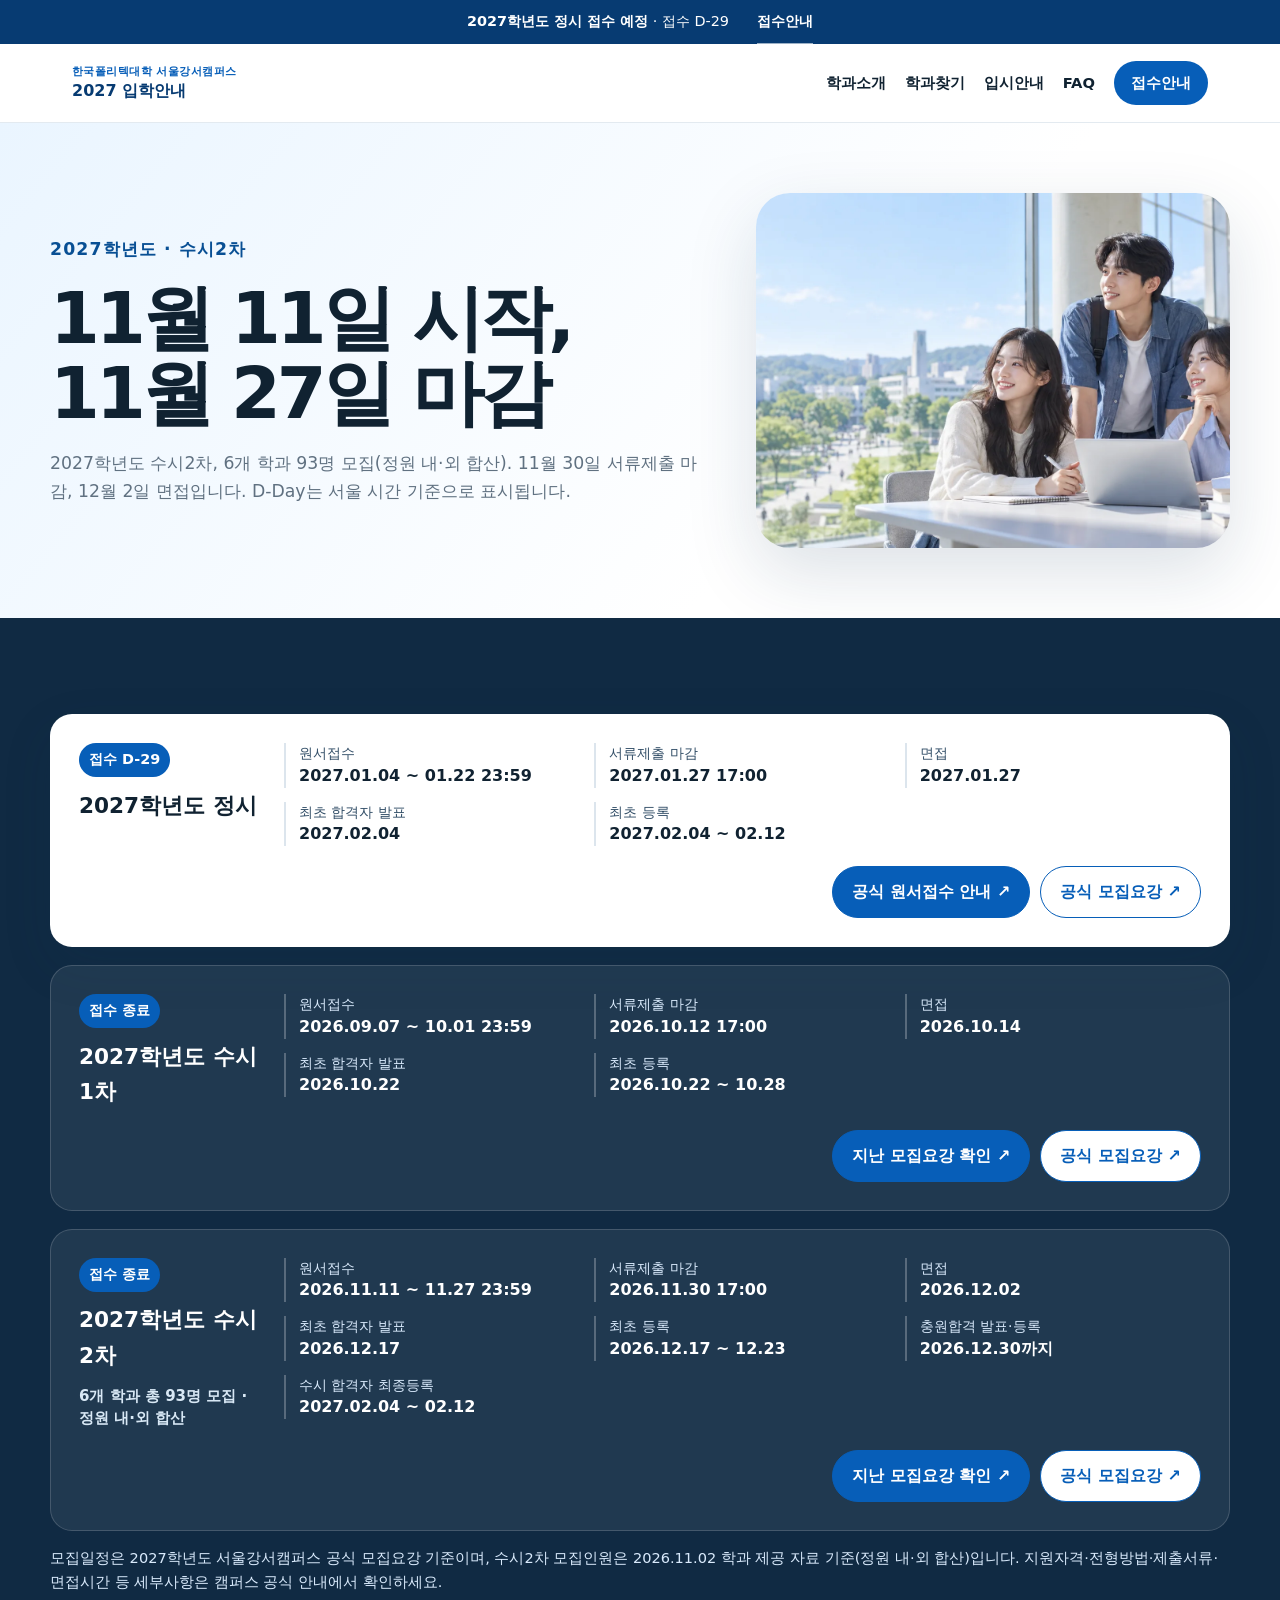
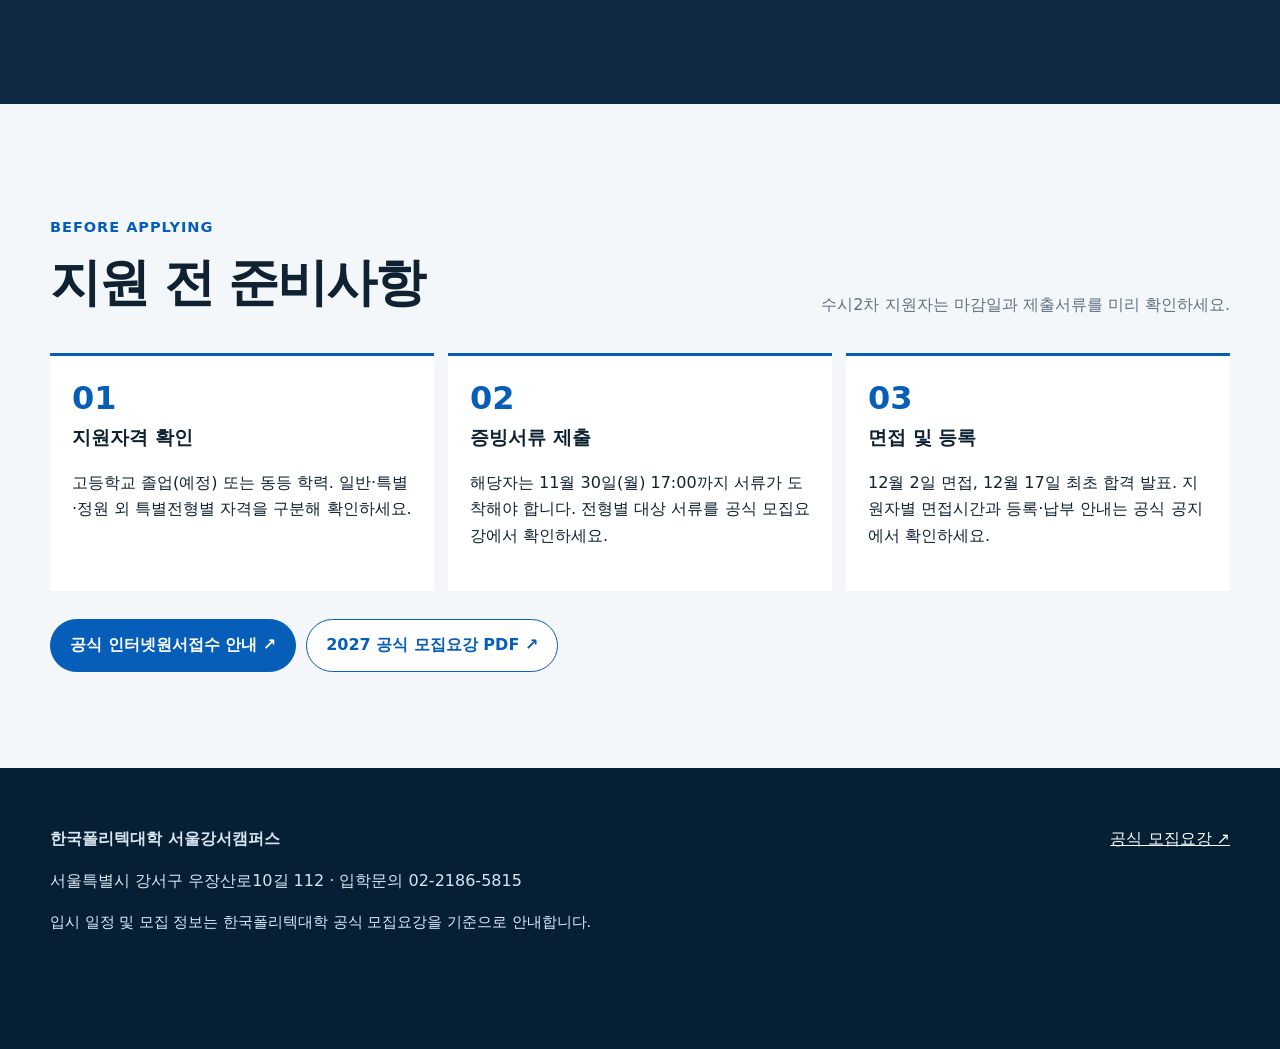
==== commit aaced230: "refine(admissions): emphasize 2027 Susi 2 enrollment opportunities without revision wording" ====
--- a/admission/index.html
+++ b/admission/index.html
@@ -1 +1 @@
-<!doctype html><html lang="ko" data-root="../"><head><meta charset="utf-8"><meta name="viewport" content="width=device-width,initial-scale=1"><title>2027학년도 수시2차 모집일정 | 서울강서캠퍼스</title><meta name="description" content="2027학년도 수시2차 원서접수, 서류제출, 면접, 합격발표, 등록 일정과 공식 모집요강."><link rel="canonical" href="https://ipsi.k-bigdata.kr/admission/"><link rel="stylesheet" href="../assets/css/reset.css"><link rel="stylesheet" href="../assets/css/common.css"><link rel="stylesheet" href="../assets/css/hub.css"><script defer src="../assets/js/common.js"></script></head><body><a class="skip" href="#main">본문 바로가기</a><div class="admission-alert"><div class="container"><span><strong data-round>2027학년도 입시 일정</strong> · <span data-dday>일정 확인</span></span><a data-apply target="_blank" rel="noopener noreferrer">원서접수 →</a></div></div><header class="header"><nav class="nav" aria-label="주요 메뉴"><a class="brand" href="../"><small>한국폴리텍대학 서울강서캠퍼스</small>2027 입학안내</a><button class="menu" aria-label="메뉴 열기" aria-expanded="false">☰</button><div class="links"><a href="../departments/">학과소개</a><a href="../find/">학과찾기</a><a href="../admission/">입시안내</a><a href="../faq/">FAQ</a><a class="nav-cta" data-apply target="_blank" rel="noopener noreferrer">원서접수 ↗</a></div></nav></header><main id="main"><header class="page-hero"><div class="container page-hero-inner"><div><p class="eyebrow">2027학년도 · 수시2차</p><h1>11월 11일 시작,<br>11월 27일 마감</h1><p>6개 학과 총 93명 모집(정원 내·외 합산) · 11월 30일 서류 마감 · 12월 2일 면접. D-Day는 서울 시간 기준으로 표시됩니다.</p></div><div class="page-hero-visual"><img src="../assets/images/banner-apply-cta.webp" width="1600" height="900" alt="새로운 시작을 준비하는 학생들을 표현한 AI 생성 홍보 이미지"></div></div></header><section class="section schedule-band"><div class="container"><div class="schedule-stack" data-admission-schedule></div><p class="source">모집일정은 2027학년도 서울강서캠퍼스 공식 모집요강 기준이며, 수시2차 모집인원은 2026.11.02 학과 제공 자료 기준(정원 내·외 합산)입니다. 지원자격·전형방법·제출서류·면접시간 등 세부사항은 캠퍼스 공식 안내에서 확인하세요.</p></div></section><section class="section alt"><div class="container"><div class="section-head"><div><p class="eyebrow">Before applying</p><h2>지원 전 준비사항</h2></div><p class="section-intro">수시2차 지원자는 마감일과 제출서류를 미리 확인하세요.</p></div><div class="feature-row three"><article class="feature"><b>01</b><h3>지원자격 확인</h3><p>고등학교 졸업(예정) 또는 동등 학력. 일반·특별·정원 외 특별전형별 자격을 구분해 확인하세요.</p></article><article class="feature"><b>02</b><h3>증빙서류 제출</h3><p>해당자는 11월 30일(월) 17:00까지 서류가 도착해야 합니다. 전형별 대상 서류를 공식 모집요강에서 확인하세요.</p></article><article class="feature"><b>03</b><h3>면접 및 등록</h3><p>12월 2일 면접, 12월 17일 최초 합격 발표. 지원자별 면접시간과 등록·납부 안내는 공식 공지에서 확인하세요.</p></article></div><div class="actions"><a class="btn" href="https://www.kopo.ac.kr/kangseo/content.do?menu=1714" target="_blank" rel="noopener noreferrer">공식 인터넷원서접수 안내 ↗</a><a class="btn secondary" href="https://www.kopo.ac.kr/cmm/fms/Download.do?atchFileId=FILE_000000000452216&amp;fileSn=0" target="_blank" rel="noopener noreferrer">2027 공식 모집요강 PDF ↗</a></div></div></section></main><footer class="footer"><div class="container footer-grid"><div><strong>한국폴리텍대학 서울강서캠퍼스</strong><p>서울특별시 강서구 우장산로10길 112 · 입학문의 02-2186-5815</p><p class="source">입시 일정 및 모집 정보는 한국폴리텍대학 공식 모집요강을 기준으로 안내합니다.</p></div><a data-guide target="_blank" rel="noopener noreferrer">공식 모집요강 ↗</a></div></footer><nav class="mobile-nav" aria-label="모바일 바로가기"><a href="../departments/">학과</a><a href="../find/">학과찾기</a><a href="../admission/">입시안내</a><a data-apply target="_blank" rel="noopener noreferrer">원서접수</a></nav></body></html>
+<!doctype html><html lang="ko" data-root="../"><head><meta charset="utf-8"><meta name="viewport" content="width=device-width,initial-scale=1"><title>2027학년도 수시2차 모집일정 | 서울강서캠퍼스</title><meta name="description" content="2027학년도 수시2차 원서접수, 서류제출, 면접, 합격발표, 등록 일정과 공식 모집요강."><link rel="canonical" href="https://ipsi.k-bigdata.kr/admission/"><link rel="stylesheet" href="../assets/css/reset.css"><link rel="stylesheet" href="../assets/css/common.css"><link rel="stylesheet" href="../assets/css/hub.css"><script defer src="../assets/js/common.js"></script></head><body><a class="skip" href="#main">본문 바로가기</a><div class="admission-alert"><div class="container"><span><strong data-round>2027학년도 입시 일정</strong> · <span data-dday>일정 확인</span></span><a data-apply target="_blank" rel="noopener noreferrer">원서접수 →</a></div></div><header class="header"><nav class="nav" aria-label="주요 메뉴"><a class="brand" href="../"><small>한국폴리텍대학 서울강서캠퍼스</small>2027 입학안내</a><button class="menu" aria-label="메뉴 열기" aria-expanded="false">☰</button><div class="links"><a href="../departments/">학과소개</a><a href="../find/">학과찾기</a><a href="../admission/">입시안내</a><a href="../faq/">FAQ</a><a class="nav-cta" data-apply target="_blank" rel="noopener noreferrer">원서접수 ↗</a></div></nav></header><main id="main"><header class="page-hero"><div class="container page-hero-inner"><div><p class="eyebrow">2027학년도 · 수시2차</p><h1>11월 11일 시작,<br>11월 27일 마감</h1><p>2027학년도 수시2차, 6개 학과 93명 모집(정원 내·외 합산). 11월 30일 서류제출 마감, 12월 2일 면접입니다. D-Day는 서울 시간 기준으로 표시됩니다.</p></div><div class="page-hero-visual"><img src="../assets/images/banner-apply-cta.webp" width="1600" height="900" alt="새로운 시작을 준비하는 학생들을 표현한 AI 생성 홍보 이미지"></div></div></header><section class="section schedule-band"><div class="container"><div class="schedule-stack" data-admission-schedule></div><p class="source">모집일정은 2027학년도 서울강서캠퍼스 공식 모집요강 기준이며, 수시2차 모집인원은 2026.11.02 학과 제공 자료 기준(정원 내·외 합산)입니다. 지원자격·전형방법·제출서류·면접시간 등 세부사항은 캠퍼스 공식 안내에서 확인하세요.</p></div></section><section class="section alt"><div class="container"><div class="section-head"><div><p class="eyebrow">Before applying</p><h2>지원 전 준비사항</h2></div><p class="section-intro">수시2차 지원자는 마감일과 제출서류를 미리 확인하세요.</p></div><div class="feature-row three"><article class="feature"><b>01</b><h3>지원자격 확인</h3><p>고등학교 졸업(예정) 또는 동등 학력. 일반·특별·정원 외 특별전형별 자격을 구분해 확인하세요.</p></article><article class="feature"><b>02</b><h3>증빙서류 제출</h3><p>해당자는 11월 30일(월) 17:00까지 서류가 도착해야 합니다. 전형별 대상 서류를 공식 모집요강에서 확인하세요.</p></article><article class="feature"><b>03</b><h3>면접 및 등록</h3><p>12월 2일 면접, 12월 17일 최초 합격 발표. 지원자별 면접시간과 등록·납부 안내는 공식 공지에서 확인하세요.</p></article></div><div class="actions"><a class="btn" href="https://www.kopo.ac.kr/kangseo/content.do?menu=1714" target="_blank" rel="noopener noreferrer">공식 인터넷원서접수 안내 ↗</a><a class="btn secondary" href="https://www.kopo.ac.kr/cmm/fms/Download.do?atchFileId=FILE_000000000452216&amp;fileSn=0" target="_blank" rel="noopener noreferrer">2027 공식 모집요강 PDF ↗</a></div></div></section></main><footer class="footer"><div class="container footer-grid"><div><strong>한국폴리텍대학 서울강서캠퍼스</strong><p>서울특별시 강서구 우장산로10길 112 · 입학문의 02-2186-5815</p><p class="source">입시 일정 및 모집 정보는 한국폴리텍대학 공식 모집요강을 기준으로 안내합니다.</p></div><a data-guide target="_blank" rel="noopener noreferrer">공식 모집요강 ↗</a></div></footer><nav class="mobile-nav" aria-label="모바일 바로가기"><a href="../departments/">학과</a><a href="../find/">학과찾기</a><a href="../admission/">입시안내</a><a data-apply target="_blank" rel="noopener noreferrer">원서접수</a></nav></body></html>
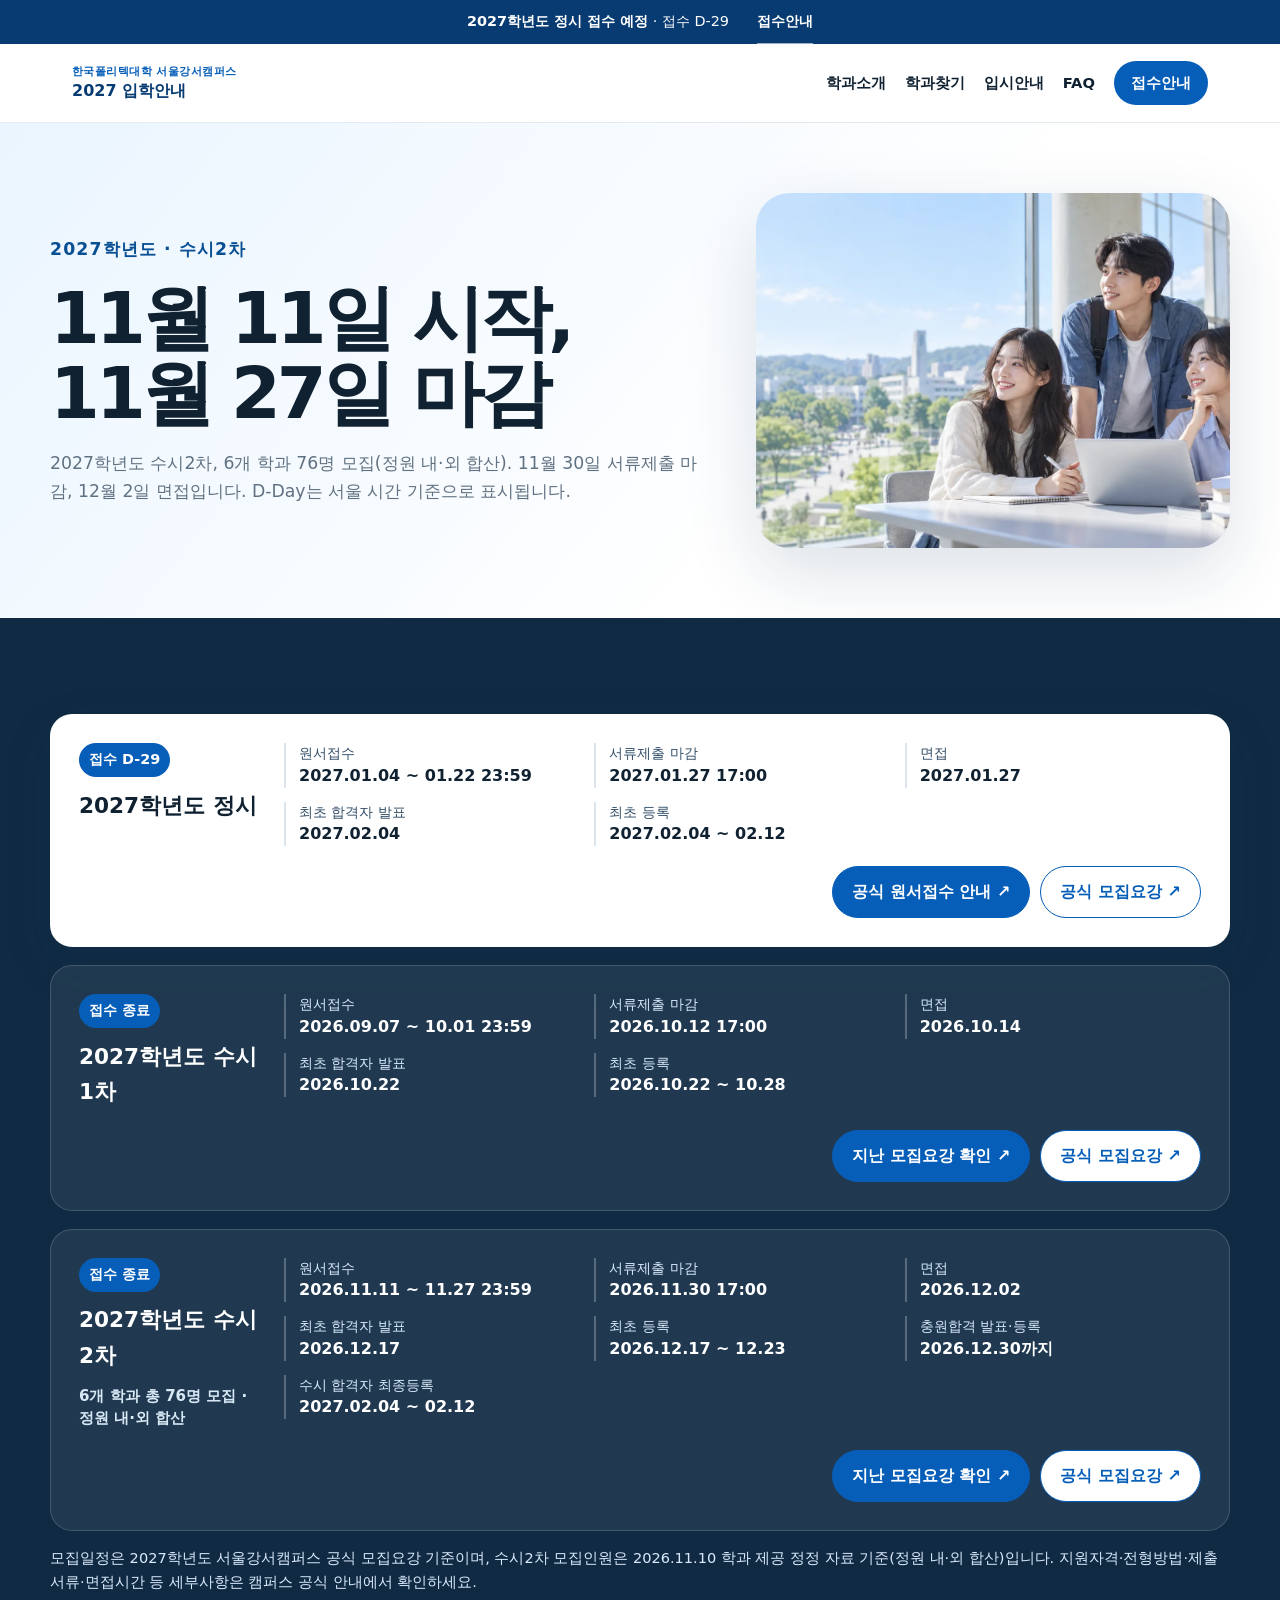
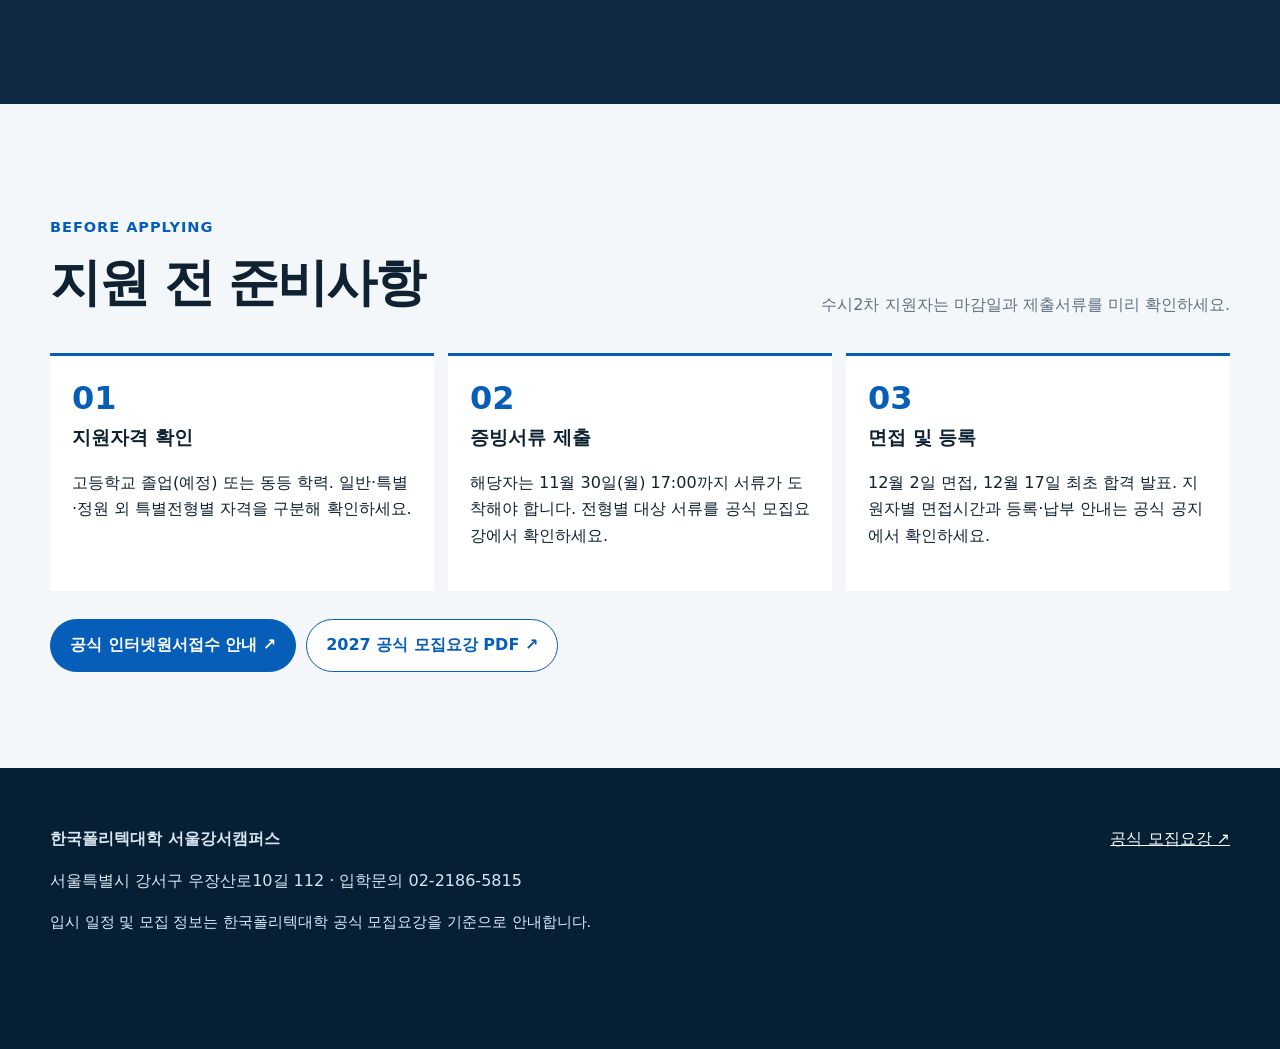
==== commit cd202e43: "fix(admissions): correct 2027 susi2 seats to 76 (Nov 10)" ====
--- a/admission/index.html
+++ b/admission/index.html
@@ -1 +1 @@
-<!doctype html><html lang="ko" data-root="../"><head><meta charset="utf-8"><meta name="viewport" content="width=device-width,initial-scale=1"><title>2027학년도 수시2차 모집일정 | 서울강서캠퍼스</title><meta name="description" content="2027학년도 수시2차 원서접수, 서류제출, 면접, 합격발표, 등록 일정과 공식 모집요강."><link rel="canonical" href="https://ipsi.k-bigdata.kr/admission/"><link rel="stylesheet" href="../assets/css/reset.css"><link rel="stylesheet" href="../assets/css/common.css"><link rel="stylesheet" href="../assets/css/hub.css"><script defer src="../assets/js/common.js"></script></head><body><a class="skip" href="#main">본문 바로가기</a><div class="admission-alert"><div class="container"><span><strong data-round>2027학년도 입시 일정</strong> · <span data-dday>일정 확인</span></span><a data-apply target="_blank" rel="noopener noreferrer">원서접수 →</a></div></div><header class="header"><nav class="nav" aria-label="주요 메뉴"><a class="brand" href="../"><small>한국폴리텍대학 서울강서캠퍼스</small>2027 입학안내</a><button class="menu" aria-label="메뉴 열기" aria-expanded="false">☰</button><div class="links"><a href="../departments/">학과소개</a><a href="../find/">학과찾기</a><a href="../admission/">입시안내</a><a href="../faq/">FAQ</a><a class="nav-cta" data-apply target="_blank" rel="noopener noreferrer">원서접수 ↗</a></div></nav></header><main id="main"><header class="page-hero"><div class="container page-hero-inner"><div><p class="eyebrow">2027학년도 · 수시2차</p><h1>11월 11일 시작,<br>11월 27일 마감</h1><p>2027학년도 수시2차, 6개 학과 93명 모집(정원 내·외 합산). 11월 30일 서류제출 마감, 12월 2일 면접입니다. D-Day는 서울 시간 기준으로 표시됩니다.</p></div><div class="page-hero-visual"><img src="../assets/images/banner-apply-cta.webp" width="1600" height="900" alt="새로운 시작을 준비하는 학생들을 표현한 AI 생성 홍보 이미지"></div></div></header><section class="section schedule-band"><div class="container"><div class="schedule-stack" data-admission-schedule></div><p class="source">모집일정은 2027학년도 서울강서캠퍼스 공식 모집요강 기준이며, 수시2차 모집인원은 2026.11.02 학과 제공 자료 기준(정원 내·외 합산)입니다. 지원자격·전형방법·제출서류·면접시간 등 세부사항은 캠퍼스 공식 안내에서 확인하세요.</p></div></section><section class="section alt"><div class="container"><div class="section-head"><div><p class="eyebrow">Before applying</p><h2>지원 전 준비사항</h2></div><p class="section-intro">수시2차 지원자는 마감일과 제출서류를 미리 확인하세요.</p></div><div class="feature-row three"><article class="feature"><b>01</b><h3>지원자격 확인</h3><p>고등학교 졸업(예정) 또는 동등 학력. 일반·특별·정원 외 특별전형별 자격을 구분해 확인하세요.</p></article><article class="feature"><b>02</b><h3>증빙서류 제출</h3><p>해당자는 11월 30일(월) 17:00까지 서류가 도착해야 합니다. 전형별 대상 서류를 공식 모집요강에서 확인하세요.</p></article><article class="feature"><b>03</b><h3>면접 및 등록</h3><p>12월 2일 면접, 12월 17일 최초 합격 발표. 지원자별 면접시간과 등록·납부 안내는 공식 공지에서 확인하세요.</p></article></div><div class="actions"><a class="btn" href="https://www.kopo.ac.kr/kangseo/content.do?menu=1714" target="_blank" rel="noopener noreferrer">공식 인터넷원서접수 안내 ↗</a><a class="btn secondary" href="https://www.kopo.ac.kr/cmm/fms/Download.do?atchFileId=FILE_000000000452216&amp;fileSn=0" target="_blank" rel="noopener noreferrer">2027 공식 모집요강 PDF ↗</a></div></div></section></main><footer class="footer"><div class="container footer-grid"><div><strong>한국폴리텍대학 서울강서캠퍼스</strong><p>서울특별시 강서구 우장산로10길 112 · 입학문의 02-2186-5815</p><p class="source">입시 일정 및 모집 정보는 한국폴리텍대학 공식 모집요강을 기준으로 안내합니다.</p></div><a data-guide target="_blank" rel="noopener noreferrer">공식 모집요강 ↗</a></div></footer><nav class="mobile-nav" aria-label="모바일 바로가기"><a href="../departments/">학과</a><a href="../find/">학과찾기</a><a href="../admission/">입시안내</a><a data-apply target="_blank" rel="noopener noreferrer">원서접수</a></nav></body></html>
+<!doctype html><html lang="ko" data-root="../"><head><meta charset="utf-8"><meta name="viewport" content="width=device-width,initial-scale=1"><title>2027학년도 수시2차 모집일정 | 서울강서캠퍼스</title><meta name="description" content="2027학년도 수시2차 원서접수, 서류제출, 면접, 합격발표, 등록 일정과 공식 모집요강."><link rel="canonical" href="https://ipsi.k-bigdata.kr/admission/"><link rel="stylesheet" href="../assets/css/reset.css"><link rel="stylesheet" href="../assets/css/common.css"><link rel="stylesheet" href="../assets/css/hub.css"><script defer src="../assets/js/common.js?v=20261102-clean4"></script></head><body><a class="skip" href="#main">본문 바로가기</a><div class="admission-alert"><div class="container"><span><strong data-round>2027학년도 입시 일정</strong> · <span data-dday>일정 확인</span></span><a data-apply target="_blank" rel="noopener noreferrer">원서접수 →</a></div></div><header class="header"><nav class="nav" aria-label="주요 메뉴"><a class="brand" href="../"><small>한국폴리텍대학 서울강서캠퍼스</small>2027 입학안내</a><button class="menu" aria-label="메뉴 열기" aria-expanded="false">☰</button><div class="links"><a href="../departments/">학과소개</a><a href="../find/">학과찾기</a><a href="../admission/">입시안내</a><a href="../faq/">FAQ</a><a class="nav-cta" data-apply target="_blank" rel="noopener noreferrer">원서접수 ↗</a></div></nav></header><main id="main"><header class="page-hero"><div class="container page-hero-inner"><div><p class="eyebrow">2027학년도 · 수시2차</p><h1>11월 11일 시작,<br>11월 27일 마감</h1><p>2027학년도 수시2차, 6개 학과 76명 모집(정원 내·외 합산). 11월 30일 서류제출 마감, 12월 2일 면접입니다. D-Day는 서울 시간 기준으로 표시됩니다.</p></div><div class="page-hero-visual"><img src="../assets/images/banner-apply-cta.webp" width="1600" height="900" alt="새로운 시작을 준비하는 학생들을 표현한 AI 생성 홍보 이미지"></div></div></header><section class="section schedule-band"><div class="container"><div class="schedule-stack" data-admission-schedule></div><p class="source">모집일정은 2027학년도 서울강서캠퍼스 공식 모집요강 기준이며, 수시2차 모집인원은 2026.11.10 학과 제공 정정 자료 기준(정원 내·외 합산)입니다. 지원자격·전형방법·제출서류·면접시간 등 세부사항은 캠퍼스 공식 안내에서 확인하세요.</p></div></section><section class="section alt"><div class="container"><div class="section-head"><div><p class="eyebrow">Before applying</p><h2>지원 전 준비사항</h2></div><p class="section-intro">수시2차 지원자는 마감일과 제출서류를 미리 확인하세요.</p></div><div class="feature-row three"><article class="feature"><b>01</b><h3>지원자격 확인</h3><p>고등학교 졸업(예정) 또는 동등 학력. 일반·특별·정원 외 특별전형별 자격을 구분해 확인하세요.</p></article><article class="feature"><b>02</b><h3>증빙서류 제출</h3><p>해당자는 11월 30일(월) 17:00까지 서류가 도착해야 합니다. 전형별 대상 서류를 공식 모집요강에서 확인하세요.</p></article><article class="feature"><b>03</b><h3>면접 및 등록</h3><p>12월 2일 면접, 12월 17일 최초 합격 발표. 지원자별 면접시간과 등록·납부 안내는 공식 공지에서 확인하세요.</p></article></div><div class="actions"><a class="btn" href="https://www.kopo.ac.kr/kangseo/content.do?menu=1714" target="_blank" rel="noopener noreferrer">공식 인터넷원서접수 안내 ↗</a><a class="btn secondary" href="https://www.kopo.ac.kr/cmm/fms/Download.do?atchFileId=FILE_000000000452216&amp;fileSn=0" target="_blank" rel="noopener noreferrer">2027 공식 모집요강 PDF ↗</a></div></div></section></main><footer class="footer"><div class="container footer-grid"><div><strong>한국폴리텍대학 서울강서캠퍼스</strong><p>서울특별시 강서구 우장산로10길 112 · 입학문의 02-2186-5815</p><p class="source">입시 일정 및 모집 정보는 한국폴리텍대학 공식 모집요강을 기준으로 안내합니다.</p></div><a data-guide target="_blank" rel="noopener noreferrer">공식 모집요강 ↗</a></div></footer><nav class="mobile-nav" aria-label="모바일 바로가기"><a href="../departments/">학과</a><a href="../find/">학과찾기</a><a href="../admission/">입시안내</a><a data-apply target="_blank" rel="noopener noreferrer">원서접수</a></nav></body></html>
